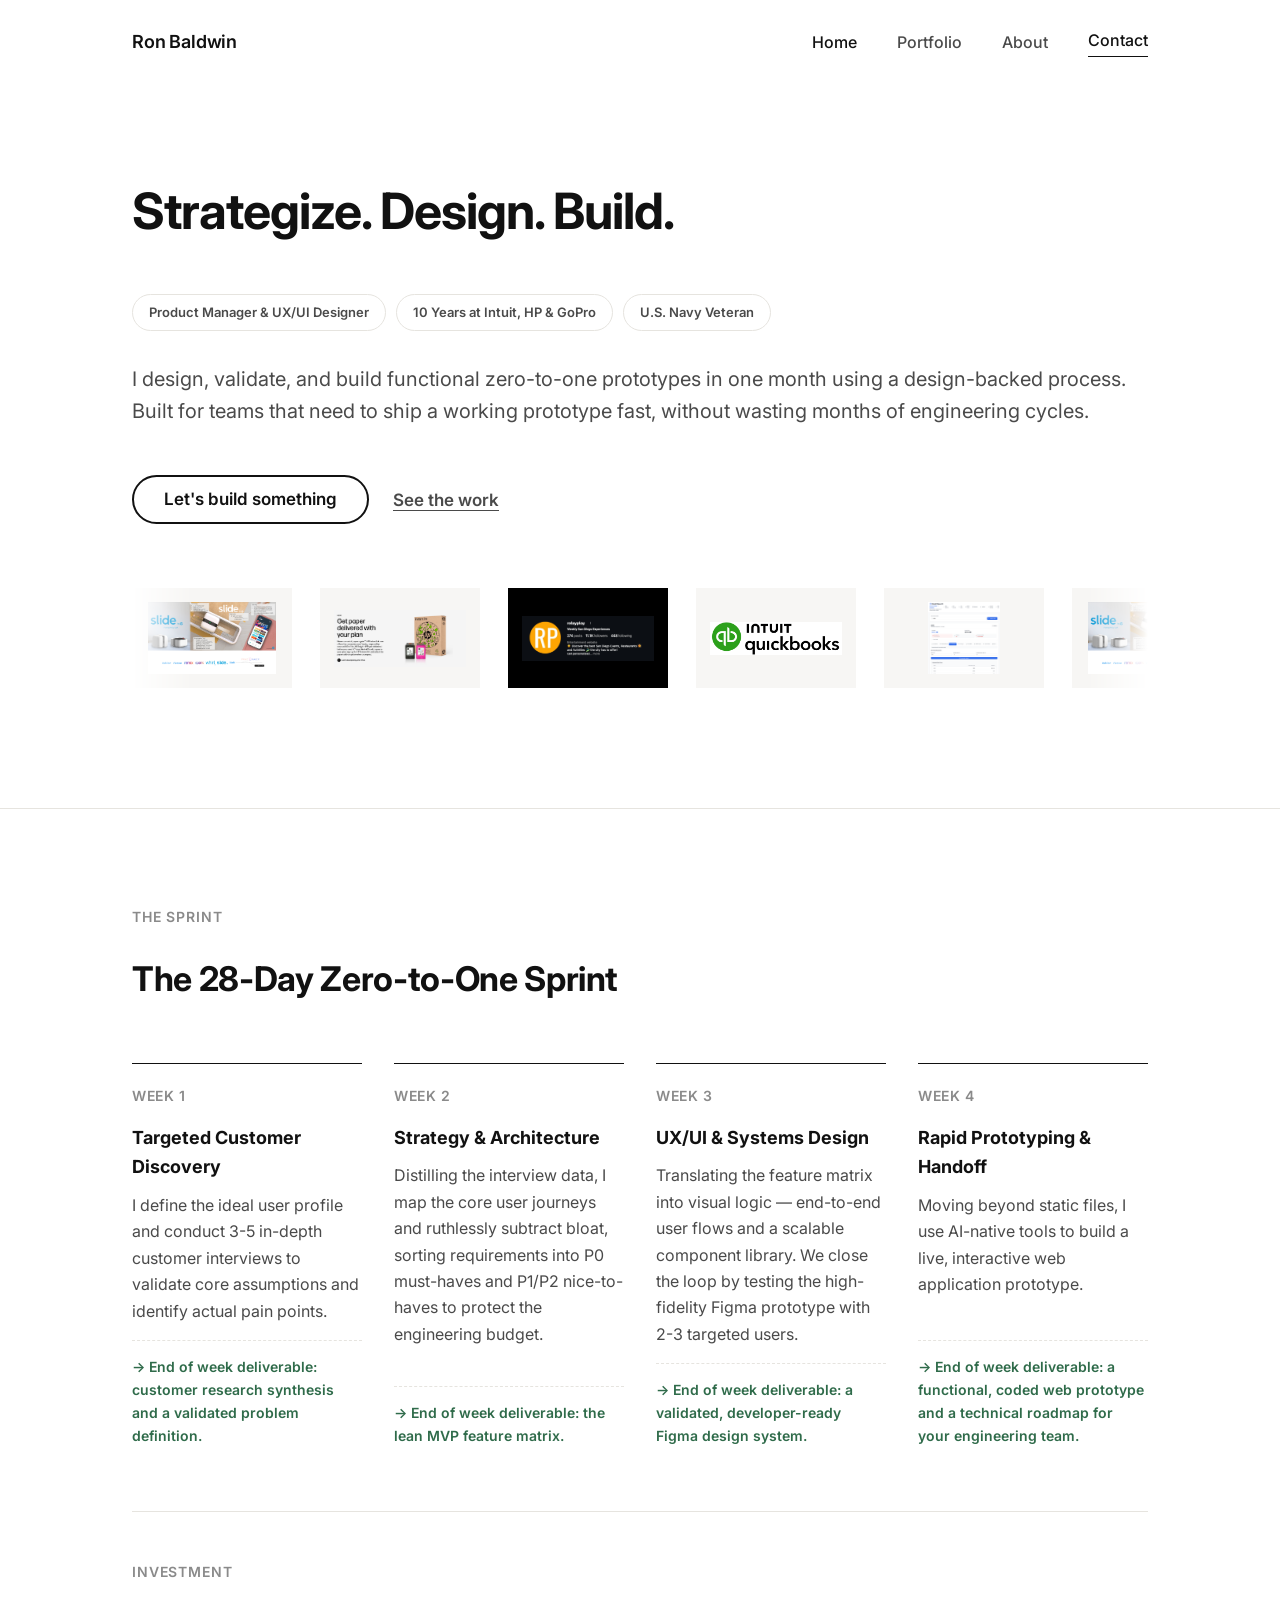
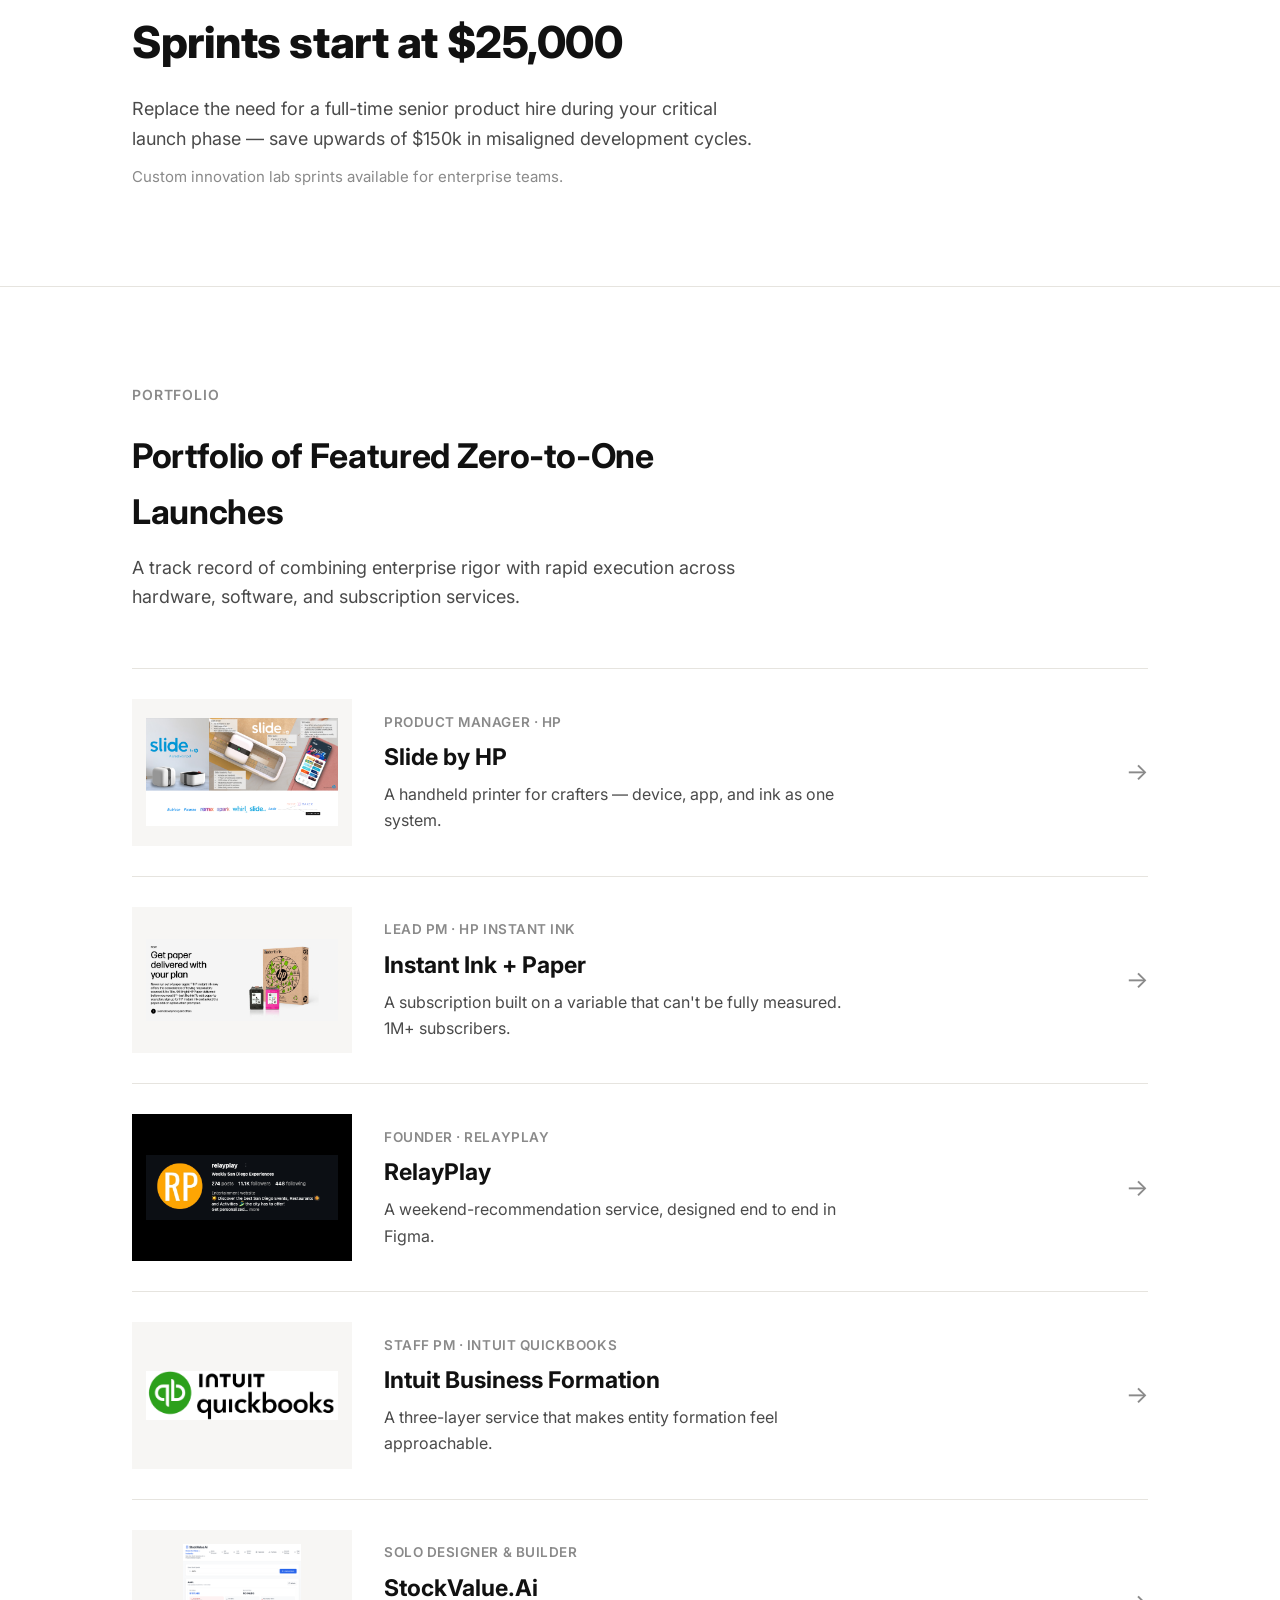
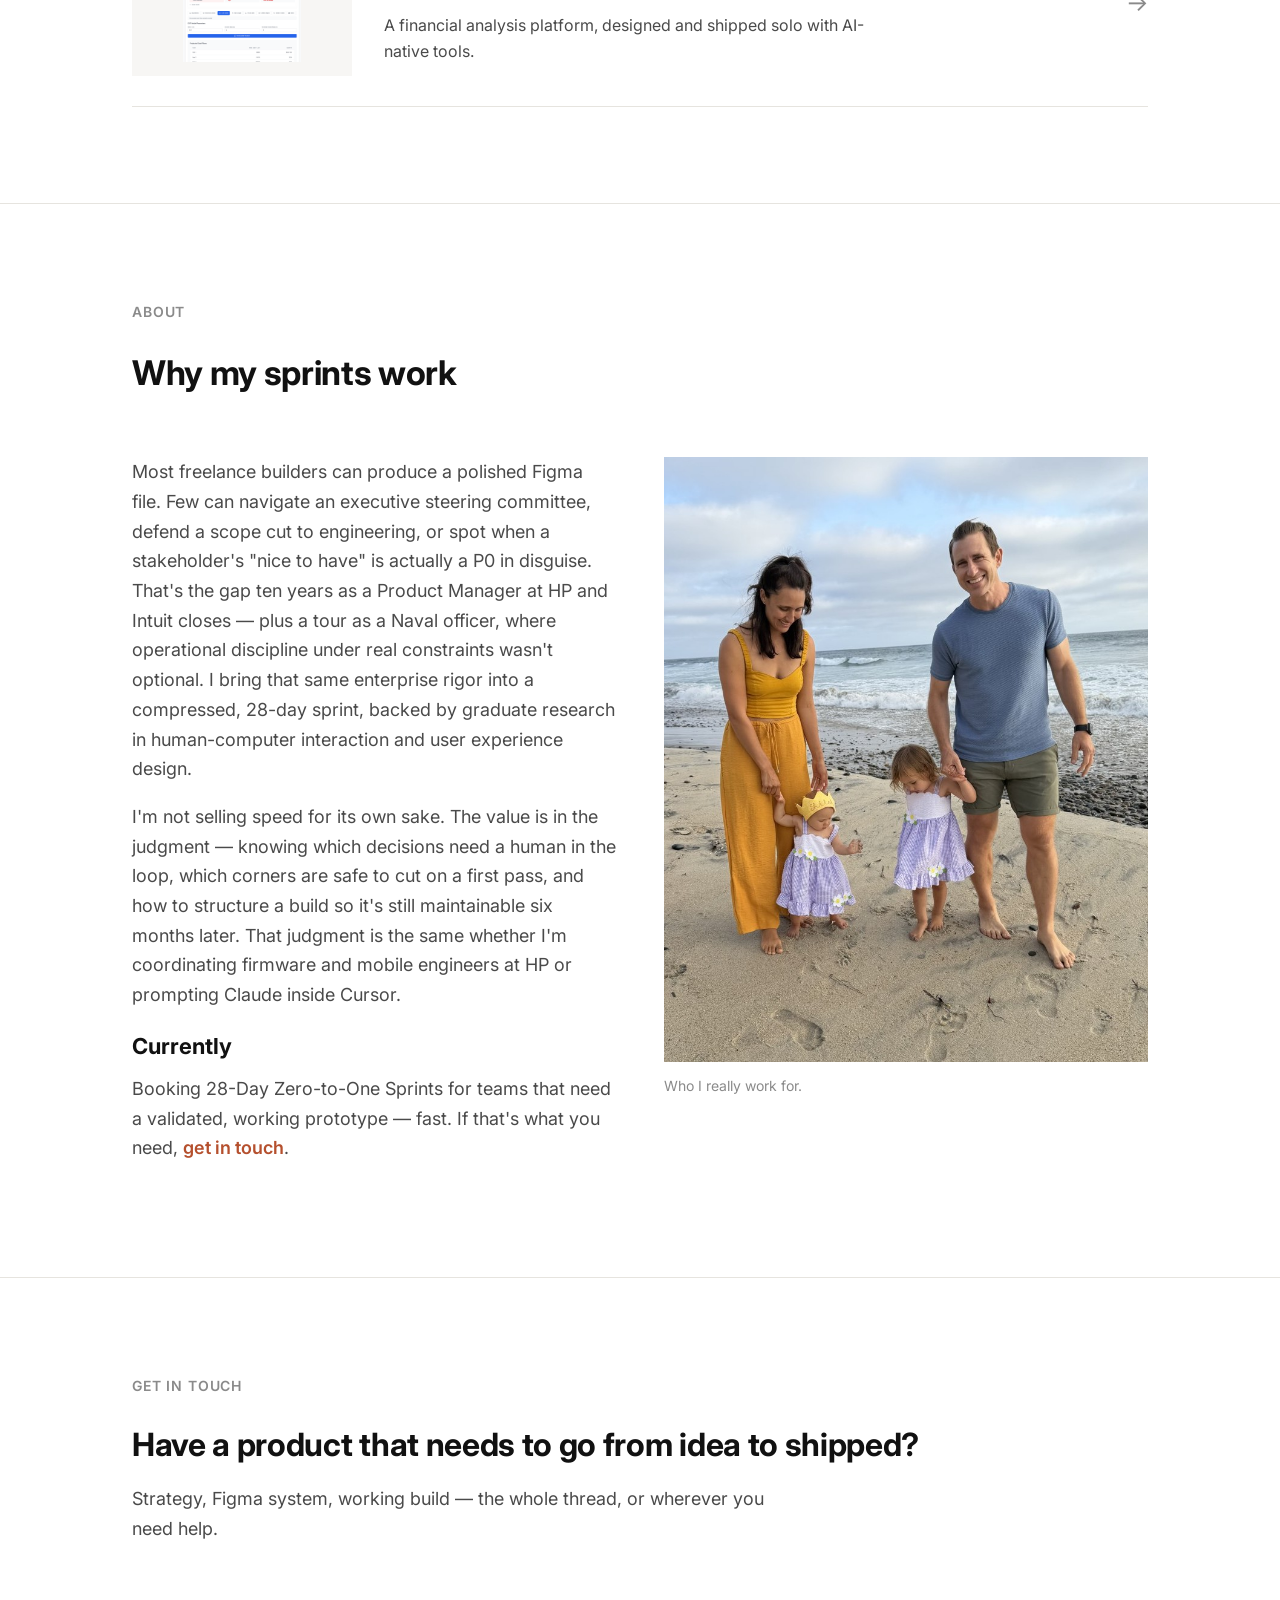
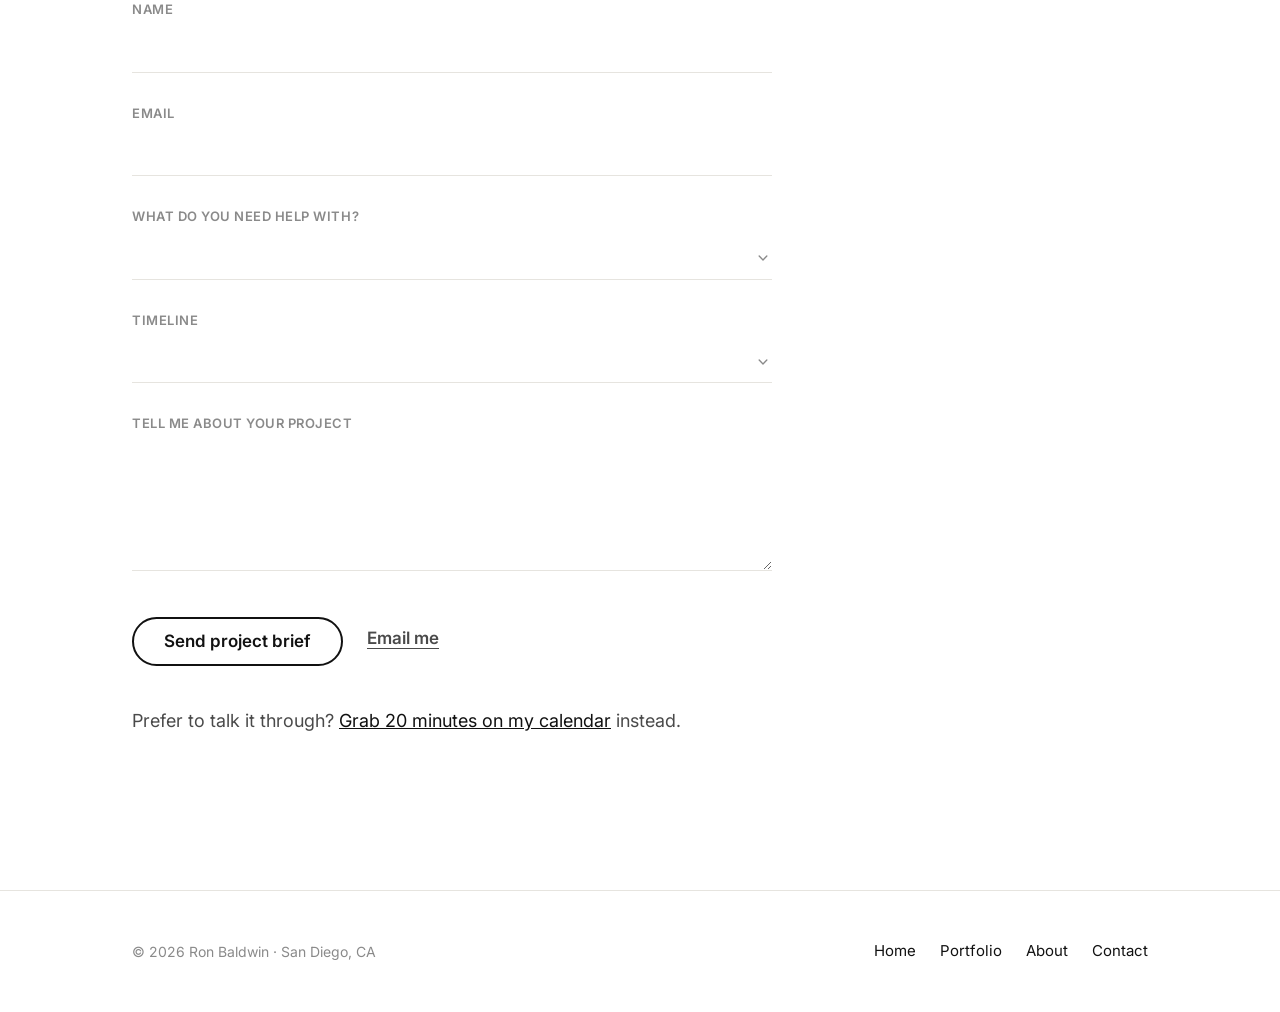
==== index.html @ 0898807b "Add auto-scrolling project image marquee to hero" ====
<!DOCTYPE html>
<html lang="en">
<head>
<meta charset="UTF-8">
<meta name="viewport" content="width=device-width, initial-scale=1.0">
<title>Ron Baldwin — Product Strategy, UX Research & Design</title>
<meta name="description" content="Ron Baldwin is a Staff Product Manager, UX researcher, and designer who takes products from business strategy to shipped, working software.">
<link rel="preconnect" href="https://fonts.googleapis.com">
<link href="https://fonts.googleapis.com/css2?family=Inter:wght@400;500;600;700;800&display=swap" rel="stylesheet">
<link rel="stylesheet" href="styles.css?v=14">
</head>
<body>

<header class="site-header">
  <div class="wrap">
    <a href="index.html" class="brand">Ron Baldwin</a>
    <button class="nav-toggle" aria-label="Toggle navigation">☰</button>
    <nav class="nav-links">
      <a href="index.html" class="active">Home</a>
      <a href="index.html#work">Portfolio</a>
      <a href="index.html#about">About</a>
      <a href="index.html#contact" class="nav-cta">Contact</a>
    </nav>
  </div>
</header>

<section class="hero">
  <div class="wrap">
    <h1 class="hero-h1">Strategize. Design. Build.</h1>
    <div class="credential-row">
      <span class="credential-chip">Product Manager &amp; UX/UI Designer</span>
      <span class="credential-chip">10 Years at Intuit, HP &amp; GoPro</span>
      <span class="credential-chip">U.S. Navy Veteran</span>
    </div>
    <p class="hero-subtext">I design, validate, and build functional zero-to-one prototypes in one month using a design-backed process.  Built for teams that need to ship a working prototype fast, without wasting months of engineering cycles.</p>
    <div class="btn-row">
      <a href="#contact" class="btn btn-primary">Let's build something</a>
      <a href="#work" class="btn btn-secondary">See the work</a>
    </div>

    <div class="hero-marquee">
      <div class="marquee-track">
        <div class="marquee-item"><img src="slide-cover.png" alt="Slide by HP"></div>
        <div class="marquee-item"><img src="instant-ink-cover.png" alt="Instant Ink + Paper"></div>
        <div class="marquee-item" style="background: #000;"><img src="relayplay-cover.png" alt="RelayPlay"></div>
        <div class="marquee-item"><img src="intuit-cover.png" alt="Intuit Business Formation"></div>
        <div class="marquee-item"><img src="stockvalue-cover.png" alt="StockValue.Ai"></div>
        <div class="marquee-item" aria-hidden="true"><img src="slide-cover.png" alt="" aria-hidden="true"></div>
        <div class="marquee-item" aria-hidden="true"><img src="instant-ink-cover.png" alt="" aria-hidden="true"></div>
        <div class="marquee-item" style="background: #000;" aria-hidden="true"><img src="relayplay-cover.png" alt="" aria-hidden="true"></div>
        <div class="marquee-item" aria-hidden="true"><img src="intuit-cover.png" alt="" aria-hidden="true"></div>
        <div class="marquee-item" aria-hidden="true"><img src="stockvalue-cover.png" alt="" aria-hidden="true"></div>
      </div>
    </div>
  </div>
</section>

<section class="section-line">
  <div class="wrap">
    <div class="section-head">
      <div class="eyebrow">The Sprint</div>
      <h2 class="headline-nowrap">The 28-Day Zero-to-One Sprint</h2>
    </div>
    <div class="sprint-grid">
      <div class="sprint-week">
        <div class="num">Week 1</div>
        <h4>Targeted Customer Discovery</h4>
        <p>I define the ideal user profile and conduct 3-5 in-depth customer interviews to validate core assumptions and identify actual pain points.</p>
        <p class="sprint-deliverable">→ End of week deliverable: customer research synthesis and a validated problem definition.</p>
      </div>
      <div class="sprint-week">
        <div class="num">Week 2</div>
        <h4>Strategy & Architecture</h4>
        <p>Distilling the interview data, I map the core user journeys and ruthlessly subtract bloat, sorting requirements into P0 must-haves and P1/P2 nice-to-haves to protect the engineering budget.</p>
        <p class="sprint-deliverable">→ End of week deliverable: the lean MVP feature matrix.</p>
      </div>
      <div class="sprint-week">
        <div class="num">Week 3</div>
        <h4>UX/UI & Systems Design</h4>
        <p>Translating the feature matrix into visual logic — end-to-end user flows and a scalable component library. We close the loop by testing the high-fidelity Figma prototype with 2-3 targeted users.</p>
        <p class="sprint-deliverable">→ End of week deliverable: a validated, developer-ready Figma design system.</p>
      </div>
      <div class="sprint-week">
        <div class="num">Week 4</div>
        <h4>Rapid Prototyping & Handoff</h4>
        <p>Moving beyond static files, I use AI-native tools to build a live, interactive web application prototype.</p>
        <p class="sprint-deliverable">→ End of week deliverable: a functional, coded web prototype and a technical roadmap for your engineering team.</p>
      </div>
    </div>
    <div class="pricing-block">
      <div class="eyebrow">Investment</div>
      <div class="price-tag">Sprints start at $25,000</div>
      <p class="price-sub">Replace the need for a full-time senior product hire during your critical launch phase — save upwards of $150k in misaligned development cycles.</p>
      <p class="price-note">Custom innovation lab sprints available for enterprise teams.</p>
    </div>
  </div>
</section>

<section id="work" class="section-line">
  <div class="wrap">
    <div class="section-head">
      <div class="eyebrow">Portfolio</div>
      <h2>Portfolio of Featured Zero-to-One Launches</h2>
      <p class="section-sub">A track record of combining enterprise rigor with rapid execution across hardware, software, and subscription services.</p>
    </div>

    <div class="case-list">

      <a href="project-slide.html" class="case-row">
        <div class="case-thumb"><img src="slide-cover.png" alt="Slide by HP"></div>
        <div class="case-row-body">
          <div class="kicker">Product Manager · HP</div>
          <h3>Slide by HP</h3>
          <p>A handheld printer for crafters — device, app, and ink as one system.</p>
        </div>
        <div class="case-row-arrow">→</div>
      </a>

      <a href="project-instant-ink.html" class="case-row">
        <div class="case-thumb"><img src="instant-ink-cover.png" alt="Instant Ink + Paper"></div>
        <div class="case-row-body">
          <div class="kicker">Lead PM · HP Instant Ink</div>
          <h3>Instant Ink + Paper</h3>
          <p>A subscription built on a variable that can't be fully measured. 1M+ subscribers.</p>
        </div>
        <div class="case-row-arrow">→</div>
      </a>

      <a href="project-relayplay.html" class="case-row">
        <div class="case-thumb" style="background: #000;"><img src="relayplay-cover.png" alt="RelayPlay"></div>
        <div class="case-row-body">
          <div class="kicker">Founder · RelayPlay</div>
          <h3>RelayPlay</h3>
          <p>A weekend-recommendation service, designed end to end in Figma.</p>
        </div>
        <div class="case-row-arrow">→</div>
      </a>

      <a href="project-intuit.html" class="case-row">
        <div class="case-thumb"><img src="intuit-cover.png" alt="Intuit Business Formation"></div>
        <div class="case-row-body">
          <div class="kicker">Staff PM · Intuit QuickBooks</div>
          <h3>Intuit Business Formation</h3>
          <p>A three-layer service that makes entity formation feel approachable.</p>
        </div>
        <div class="case-row-arrow">→</div>
      </a>

      <a href="project-stockvalue.html" class="case-row">
        <div class="case-thumb"><img src="stockvalue-cover.png" alt="StockValue.Ai"></div>
        <div class="case-row-body">
          <div class="kicker">Solo Designer & Builder</div>
          <h3>StockValue.Ai</h3>
          <p>A financial analysis platform, designed and shipped solo with AI-native tools.</p>
        </div>
        <div class="case-row-arrow">→</div>
      </a>

    </div>
  </div>
</section>

<section id="about" class="section-line">
  <div class="wrap">
    <div class="section-head">
      <div class="eyebrow">About</div>
      <h2>Why my sprints work</h2>
    </div>

    <div class="two-col">
      <div>
        <p>Most freelance builders can produce a polished Figma file. Few can navigate an executive steering committee, defend a scope cut to engineering, or spot when a stakeholder's "nice to have" is actually a P0 in disguise. That's the gap ten years as a Product Manager at HP and Intuit closes — plus a tour as a Naval officer, where operational discipline under real constraints wasn't optional. I bring that same enterprise rigor into a compressed, 28-day sprint, backed by graduate research in human-computer interaction and user experience design.</p>

        <p>I'm not selling speed for its own sake. The value is in the judgment — knowing which decisions need a human in the loop, which corners are safe to cut on a first pass, and how to structure a build so it's still maintainable six months later. That judgment is the same whether I'm coordinating firmware and mobile engineers at HP or prompting Claude inside Cursor.</p>

        <h3>Currently</h3>
        <p>Booking 28-Day Zero-to-One Sprints for teams that need a validated, working prototype — fast. If that's what you need, <a href="#contact" style="color: var(--accent); font-weight: 600;">get in touch</a>.</p>
      </div>
      <div>
        <div class="hero-photo">
          <img src="ron-photo.jpg" alt="Ron Baldwin with his family">
        </div>
        <p class="hero-photo-caption">Who I really work for.</p>
      </div>
    </div>
  </div>
</section>

<section id="contact" class="section-line">
  <div class="wrap">
    <div class="section-head">
      <div class="eyebrow">Get in touch</div>
      <h2 class="cta-h2">Have a product that needs to go from idea to shipped?</h2>
      <p class="section-sub">Strategy, Figma system, working build — the whole thread, or wherever you need help.</p>
    </div>
    <div id="brief" class="max-text" style="margin-top: 40px;">
      <form id="contact-form" class="contact-form" action="https://formspree.io/f/xgogoyaw" method="POST">
        <input type="text" name="_gotcha" style="display:none" tabindex="-1" autocomplete="off">
        <input type="hidden" name="_subject" value="New project inquiry — portfolio site">

        <div class="form-field">
          <label for="name">Name</label>
          <input type="text" id="name" name="Name" required>
        </div>

        <div class="form-field">
          <label for="email">Email</label>
          <input type="email" id="email" name="Email" required>
        </div>

        <div class="form-field">
          <label for="need">What do you need help with?</label>
          <select id="need" name="What they need" required>
            <option value="" disabled selected hidden></option>
            <option>Product Strategy</option>
            <option>UX Research</option>
            <option>Systems Design (Figma)</option>
            <option>Rapid Prototyping / AI-Native Build</option>
            <option>Experimentation & Analysis</option>
            <option>Not sure yet — let's talk</option>
          </select>
        </div>

        <div class="form-field">
          <label for="timeline">Timeline</label>
          <select id="timeline" name="Timeline" required>
            <option value="" disabled selected hidden></option>
            <option>ASAP</option>
            <option>Within a month</option>
            <option>Just exploring — no timeline yet</option>
          </select>
        </div>

        <div class="form-field">
          <label for="details">Tell me about your project</label>
          <textarea id="details" name="Project details" rows="5" required></textarea>
        </div>

        <div class="btn-row">
          <button type="submit" class="btn btn-primary form-submit">Send project brief</button>
          <a href="mailto:ronald.g.baldwin@gmail.com?subject=Project%20inquiry" class="btn btn-secondary">Email me</a>
        </div>

        <p id="form-status" class="form-status" role="status" aria-live="polite"></p>
      </form>

      <p class="section-sub" style="margin-top: 40px;">Prefer to talk it through? <a href="https://calendar.app.google/oqe1iSm5Du4x9r496" style="text-decoration: underline; color: var(--ink);">Grab 20 minutes on my calendar</a> instead.</p>
    </div>
  </div>
</section>

<footer class="site-footer">
  <div class="wrap">
    <div class="foot-meta">© 2026 Ron Baldwin · San Diego, CA</div>
    <div class="foot-links">
      <a href="index.html">Home</a>
      <a href="index.html#work">Portfolio</a>
      <a href="index.html#about">About</a>
      <a href="index.html#contact">Contact</a>
    </div>
  </div>
</footer>

<script src="nav.js"></script>
<script src="form.js"></script>
</body>
</html>
---- styles.css ----
/* =========================================================
   Ron Baldwin — Portfolio Site
   Ultra-minimalist design system, v2
   ========================================================= */

:root {
  --ink: #111111;
  --ink-soft: #4a4a4a;
  --ink-faint: #8a8a8a;
  --paper: #ffffff;
  --paper-dim: #f7f6f4;
  --line: #e6e4df;
  --accent: #b5502e;
  --max-w: 1080px;
  --text-w: 640px;
  --sans: "Inter", -apple-system, BlinkMacSystemFont, "Segoe UI", Helvetica, Arial, sans-serif;
}

* { box-sizing: border-box; }

html { scroll-behavior: smooth; }

body {
  margin: 0;
  font-family: var(--sans);
  color: var(--ink);
  background: var(--paper);
  line-height: 1.65;
  -webkit-font-smoothing: antialiased;
  font-size: 18px;
}

img { max-width: 100%; display: block; }

a { color: inherit; text-decoration: none; }

.wrap {
  max-width: var(--max-w);
  margin: 0 auto;
  padding: 0 32px;
}

/* ---------- Header / Nav ---------- */

.site-header {
  position: sticky;
  top: 0;
  z-index: 50;
  background: rgba(255, 255, 255, 0.9);
  backdrop-filter: blur(6px);
}

.site-header .wrap {
  display: flex;
  align-items: center;
  justify-content: space-between;
  height: 84px;
}

.brand {
  font-size: 18px;
  font-weight: 600;
  letter-spacing: -0.01em;
  color: var(--ink);
}

.nav-links {
  display: flex;
  gap: 40px;
  align-items: center;
}

.nav-links a {
  font-size: 16px;
  font-weight: 500;
  color: var(--ink-soft);
  transition: color 0.15s ease;
}

.nav-links a:hover,
.nav-links a.active {
  color: var(--ink);
}

.nav-cta {
  color: var(--ink) !important;
  border-bottom: 1px solid var(--ink);
  padding-bottom: 2px;
}

.nav-toggle {
  display: none;
  background: none;
  border: none;
  font-size: 22px;
  cursor: pointer;
  color: var(--ink);
}

@media (max-width: 760px) {
  .nav-toggle { display: block; }
  .nav-links {
    position: absolute;
    top: 84px;
    left: 0;
    right: 0;
    background: var(--paper);
    border-bottom: 1px solid var(--line);
    flex-direction: column;
    align-items: flex-start;
    padding: 24px 32px 32px;
    gap: 20px;
    display: none;
  }
  .nav-links.open { display: flex; }
}

/* ---------- Hero ---------- */

.hero {
  padding: 100px 0 120px;
}

.hero-h1 {
  font-size: 50px;
  margin-bottom: 56px;
  white-space: nowrap;
}

.hero-grid {
  display: grid;
  grid-template-columns: 1.15fr 0.85fr;
  gap: 64px;
  align-items: start;
}

@media (max-width: 860px) {
  .hero-grid { grid-template-columns: 1fr; gap: 40px; }
}

@media (max-width: 700px) {
  .hero {
    padding: 48px 0 64px;
  }
  .hero-h1 {
    font-size: 8vw;
    white-space: normal;
    margin-bottom: 40px;
  }
}

.cta-h2 {
  font-size: 32px;
  white-space: nowrap;
  margin-bottom: 12px;
}

@media (max-width: 760px) {
  .cta-h2 {
    white-space: normal;
    font-size: 6vw;
  }
}

/* Utility: keep a heading on one line when there's room, wrap normally on narrow screens */
.headline-nowrap {
  white-space: nowrap;
}

@media (max-width: 640px) {
  .headline-nowrap {
    white-space: normal;
  }
}

.eyebrow {
  font-size: 14px;
  font-weight: 600;
  letter-spacing: 0.06em;
  text-transform: uppercase;
  color: var(--ink-faint);
  margin-bottom: 22px;
}

.credential-row {
  display: flex;
  flex-wrap: wrap;
  gap: 10px;
  margin-bottom: 32px;
}

.credential-chip {
  display: inline-block;
  font-size: 13px;
  font-weight: 600;
  color: var(--ink-soft);
  border: 1px solid var(--line);
  border-radius: 999px;
  padding: 7px 16px;
}

@media (max-width: 700px) {
  .credential-row { margin-bottom: 24px; }
  .credential-chip { font-size: 12px; padding: 6px 14px; }
}

h1 {
  font-size: 60px;
  line-height: 1.08;
  font-weight: 700;
  letter-spacing: -0.02em;
  margin: 0 0 28px;
}

.hero-statement {
  font-size: 25px;
  font-weight: 600;
  color: var(--ink);
  line-height: 1.45;
  max-width: 580px;
  margin: 0 0 28px;
}

.hero-subtext {
  font-size: 20px;
  color: var(--ink-soft);
  line-height: 1.6;
  max-width: none;
  margin: 0 0 48px;
}

.lede {
  font-size: 20px;
  line-height: 1.6;
  color: var(--ink-soft);
  max-width: var(--text-w);
  margin: 0 0 40px;
}

.hero-photo {
  aspect-ratio: 4/5;
  overflow: hidden;
  background: var(--paper-dim);
}

.hero-visual {
  aspect-ratio: 4/3;
  overflow: hidden;
  background: var(--paper-dim);
  display: flex;
  align-items: center;
  justify-content: center;
  padding: 24px;
}

.hero-visual img {
  width: 100%;
  height: 100%;
  object-fit: contain;
}

.hero-photo img {
  width: 100%;
  height: 100%;
  object-fit: cover;
}

.hero-photo-caption {
  font-size: 14px;
  color: var(--ink-faint);
  margin-top: 12px;
}

.btn-row { display: flex; gap: 24px; flex-wrap: wrap; align-items: center; margin-top: 8px; }

.hero-marquee {
  margin-top: 64px;
  overflow: hidden;
  -webkit-mask-image: linear-gradient(to right, transparent, black 6%, black 94%, transparent);
  mask-image: linear-gradient(to right, transparent, black 6%, black 94%, transparent);
}

.marquee-track {
  display: flex;
  gap: 28px;
  width: max-content;
  animation: marquee-scroll 26s linear infinite;
}

.hero-marquee:hover .marquee-track {
  animation-play-state: paused;
}

.marquee-item {
  flex: 0 0 auto;
  width: 160px;
  height: 100px;
  background: var(--paper-dim);
  display: flex;
  align-items: center;
  justify-content: center;
  padding: 14px;
}

.marquee-item img {
  max-width: 100%;
  max-height: 100%;
  object-fit: contain;
}

@keyframes marquee-scroll {
  from { transform: translateX(0); }
  to { transform: translateX(-50%); }
}

@media (prefers-reduced-motion: reduce) {
  .marquee-track { animation: none; }
}

@media (max-width: 700px) {
  .hero-marquee { margin-top: 40px; }
  .marquee-item { width: 120px; height: 80px; padding: 10px; }
}

.btn {
  display: inline-block;
  font-size: 17px;
  font-weight: 600;
  font-family: var(--sans);
}

.btn-primary {
  background: var(--paper);
  color: var(--ink);
  border: 2px solid var(--ink);
  border-radius: 999px;
  padding: 14px 30px;
  line-height: 1;
  transition: background-color 0.15s ease, color 0.15s ease, border-color 0.15s ease;
}
.btn-primary:hover {
  background: var(--ink);
  color: var(--paper);
}

.btn-secondary {
  color: var(--ink-soft);
  text-decoration: underline;
  text-underline-offset: 4px;
}
.btn-secondary:hover { color: var(--ink); }

button.btn {
  appearance: none;
  -webkit-appearance: none;
  cursor: pointer;
}

/* ---------- Sections ---------- */

section { padding: 96px 0; }
section.tight { padding: 56px 0; }
.section-line { border-top: 1px solid var(--line); }

.section-head { margin-bottom: 56px; max-width: var(--text-w); }

h2 {
  font-size: 34px;
  font-weight: 700;
  letter-spacing: -0.01em;
  margin: 0 0 12px;
}

h3 {
  font-size: 22px;
  font-weight: 700;
  margin: 0 0 10px;
}

.section-sub {
  color: var(--ink-soft);
  font-size: 18px;
  max-width: var(--text-w);
}

p { margin: 0 0 18px; color: var(--ink-soft); }

/* ---------- Services / value grid ---------- */

.grid-4 {
  display: grid;
  grid-template-columns: repeat(5, 1fr);
  gap: 32px;
}

@media (max-width: 900px) {
  .grid-4 { grid-template-columns: repeat(3, 1fr); }
}
@media (max-width: 560px) {
  .grid-4 { grid-template-columns: 1fr; }
}

.service-item {
  padding-top: 20px;
  border-top: 1px solid var(--ink);
}

.service-item .num {
  font-size: 14px;
  color: var(--ink-faint);
  margin-bottom: 16px;
  font-weight: 600;
}

.service-item h4 {
  font-size: 18px;
  margin: 0 0 10px;
  font-weight: 700;
}

.service-item p { font-size: 16px; color: var(--ink-soft); margin: 0; }

/* ---------- Sprint timeline / pricing ---------- */

.sprint-grid {
  display: grid;
  grid-template-columns: repeat(4, 1fr);
  gap: 32px;
}

@media (max-width: 900px) {
  .sprint-grid { grid-template-columns: repeat(2, 1fr); }
}
@media (max-width: 560px) {
  .sprint-grid { grid-template-columns: 1fr; }
}

.sprint-week {
  height: 100%;
  padding-top: 20px;
  border-top: 1px solid var(--ink);
  display: flex;
  flex-direction: column;
}

.sprint-week .num {
  font-size: 14px;
  color: var(--ink-faint);
  margin-bottom: 16px;
  font-weight: 600;
  text-transform: uppercase;
  letter-spacing: 0.04em;
}

.sprint-week h4 {
  font-size: 18px;
  margin: 0 0 10px;
  font-weight: 700;
}

.sprint-week p {
  font-size: 16px;
  color: var(--ink-soft);
  margin: 0 0 16px;
}

.sprint-week .sprint-deliverable {
  font-size: 14px;
  font-weight: 600;
  color: #2f6b4a;
  padding-top: 14px;
  border-top: 1px dashed var(--line);
  margin: auto 0 0;
}

.pricing-block {
  margin-top: 64px;
  padding-top: 48px;
  border-top: 1px solid var(--line);
}

.price-tag {
  font-size: 44px;
  font-weight: 800;
  letter-spacing: -0.01em;
  margin: 0 0 16px;
}

@media (max-width: 560px) {
  .price-tag { font-size: 9vw; }
}

.price-sub {
  font-size: 18px;
  color: var(--ink-soft);
  max-width: var(--text-w);
  margin: 0 0 12px;
}

.price-note {
  font-size: 15px;
  color: var(--ink-faint);
  margin: 0;
}

/* ---------- Case study index (homepage list) ---------- */

.case-list { display: flex; flex-direction: column; }

.case-row {
  display: grid;
  grid-template-columns: 220px 1fr auto;
  gap: 32px;
  align-items: center;
  padding: 30px 0;
  border-top: 1px solid var(--line);
  transition: opacity 0.15s ease;
}

.case-list a.case-row:last-child { border-bottom: 1px solid var(--line); }

.case-row:hover { opacity: 0.6; }

.case-thumb {
  width: 220px;
  aspect-ratio: 3/2;
  background: var(--paper-dim);
  overflow: hidden;
  display: flex;
  align-items: center;
  justify-content: center;
  padding: 14px;
}

.case-thumb img {
  width: 100%;
  height: 100%;
  object-fit: contain;
}

.case-thumb-empty {
  width: 100%;
  height: 100%;
  display: flex;
  align-items: center;
  justify-content: center;
  font-size: 11px;
  color: var(--ink-faint);
  text-align: center;
  padding: 8px;
}

.case-row-body .kicker {
  font-size: 13.5px;
  font-weight: 600;
  color: var(--ink-faint);
  text-transform: uppercase;
  letter-spacing: 0.04em;
  margin-bottom: 6px;
}

.case-row-body h3 { margin: 0 0 4px; font-size: 23px; }

.case-row-body p { font-size: 16px; color: var(--ink-soft); margin: 0; max-width: 480px; }

.case-row-arrow {
  font-size: 24px;
  color: var(--ink-faint);
}

@media (max-width: 700px) {
  .case-row { grid-template-columns: 130px 1fr; }
  .case-row-arrow { display: none; }
  .case-thumb { width: 130px; padding: 8px; }
}

/* ---------- Case study page ---------- */

.case-hero {
  padding: 64px 0 48px;
}

.case-hero .eyebrow { margin-bottom: 16px; }

.case-hero h1 { font-size: 46px; }

.role-line {
  font-size: 17px;
  color: var(--ink-faint);
  margin-bottom: 0;
}

.case-cover {
  aspect-ratio: 16/9;
  background: var(--paper-dim);
  overflow: hidden;
  margin-bottom: 8px;
}

.case-cover img { width: 100%; height: 100%; object-fit: cover; }

.img-placeholder {
  width: 100%;
  height: 100%;
  display: flex;
  flex-direction: column;
  align-items: center;
  justify-content: center;
  gap: 6px;
  color: var(--ink-faint);
  text-align: center;
  padding: 20px;
}

.img-placeholder .ph-label {
  font-size: 14px;
  font-weight: 600;
  color: var(--ink-soft);
}

.img-placeholder .ph-note {
  font-size: 13px;
  color: var(--ink-faint);
  max-width: 420px;
}

.img-caption {
  font-size: 14px;
  color: var(--ink-faint);
  margin: 0 0 40px;
}

/* ---------- Five-part framework blocks ---------- */

.frame-block {
  padding: 40px 0;
  border-top: 1px solid var(--line);
  display: grid;
  grid-template-columns: 200px 1fr;
  gap: 40px;
}

@media (max-width: 700px) {
  .frame-block { grid-template-columns: 1fr; gap: 14px; }
}

.frame-block:last-of-type { border-bottom: 1px solid var(--line); }

.frame-label {
  font-size: 14px;
  font-weight: 700;
  letter-spacing: 0.04em;
  text-transform: uppercase;
  color: var(--accent);
}

.frame-body p { margin: 0 0 14px; }
.frame-body p:last-child { margin-bottom: 0; }
.frame-body ul { margin: 0; padding-left: 18px; }
.frame-body li { margin-bottom: 8px; color: var(--ink-soft); }

.frame-flow {
  display: flex;
  flex-wrap: wrap;
  gap: 10px;
  align-items: center;
}

.flow-step {
  font-size: 15px;
  font-weight: 600;
  color: var(--ink);
  background: var(--paper-dim);
  padding: 8px 14px;
}

.flow-arrow { color: var(--ink-faint); font-size: 15px; }

/* ---------- Meta row (role / outcome stats) ---------- */

.meta-row {
  display: flex;
  flex-wrap: wrap;
  gap: 8px 32px;
  font-size: 15px;
  color: var(--ink-faint);
  padding: 24px 0 8px;
}

.meta-row strong { color: var(--ink); font-weight: 600; }

/* ---------- Details / expand for full narrative ---------- */

details.full-story {
  border-top: 1px solid var(--line);
  padding: 28px 0;
}

details.full-story summary {
  cursor: pointer;
  font-size: 15px;
  font-weight: 600;
  color: var(--ink);
  list-style: none;
}

details.full-story summary::-webkit-details-marker { display: none; }

details.full-story summary::after {
  content: " +";
  color: var(--ink-faint);
}

details.full-story[open] summary::after {
  content: " –";
}

details.full-story .full-story-body {
  padding-top: 28px;
  max-width: var(--text-w);
}

details.full-story h4 {
  font-size: 18px;
  margin: 28px 0 8px;
}
details.full-story h4:first-child { margin-top: 0; }

blockquote {
  border-left: 2px solid var(--ink);
  margin: 28px 0;
  padding: 2px 0 2px 22px;
  font-size: 19px;
  color: var(--ink);
  max-width: var(--text-w);
}

blockquote cite {
  display: block;
  font-style: normal;
  font-size: 14px;
  color: var(--ink-faint);
  margin-top: 10px;
}

/* ---------- Case nav (prev/next) ---------- */

.case-nav {
  display: flex;
  justify-content: space-between;
  gap: 24px;
  padding: 40px 0;
  border-top: 1px solid var(--line);
}

.case-nav a {
  font-size: 15px;
  font-weight: 600;
  color: var(--ink-soft);
}

.case-nav a:hover { color: var(--ink); }

/* ---------- Footer ---------- */

.site-footer {
  border-top: 1px solid var(--line);
  padding: 48px 0;
  margin-top: 40px;
}

.site-footer .wrap {
  display: flex;
  justify-content: space-between;
  align-items: center;
  flex-wrap: wrap;
  gap: 16px;
}

.site-footer .foot-links {
  display: flex;
  gap: 24px;
  font-size: 15px;
}

.site-footer .foot-links a:hover { color: var(--accent); }

.foot-meta {
  font-size: 14px;
  color: var(--ink-faint);
}

/* ---------- Two-col layout (about) ---------- */

.two-col {
  display: grid;
  grid-template-columns: 1fr 1fr;
  gap: 48px;
}

@media (max-width: 760px) {
  .two-col { grid-template-columns: 1fr; }
}

/* ---------- Contact form ---------- */

.contact-form { margin-top: 8px; }

.form-field { margin-bottom: 30px; }

.form-field label {
  display: block;
  font-size: 13px;
  font-weight: 600;
  letter-spacing: 0.04em;
  text-transform: uppercase;
  color: var(--ink-faint);
  margin-bottom: 10px;
}

.form-field input,
.form-field select,
.form-field textarea {
  width: 100%;
  border: none;
  border-bottom: 1px solid var(--line);
  background: transparent;
  padding: 10px 0;
  font-family: var(--sans);
  font-size: 18px;
  color: var(--ink);
  outline: none;
  border-radius: 0;
  appearance: none;
  -webkit-appearance: none;
}

.form-field select {
  background-image: url("data:image/svg+xml,%3Csvg xmlns='http://www.w3.org/2000/svg' viewBox='0 0 20 20' fill='%238a8a8a'%3E%3Cpath fill-rule='evenodd' d='M5.23 7.21a.75.75 0 011.06.02L10 11.168l3.71-3.938a.75.75 0 111.08 1.04l-4.25 4.5a.75.75 0 01-1.08 0l-4.25-4.5a.75.75 0 01.02-1.06z' clip-rule='evenodd'/%3E%3C/svg%3E");
  background-repeat: no-repeat;
  background-position: right center;
  background-size: 18px;
  cursor: pointer;
}

.form-field textarea { resize: vertical; min-height: 120px; }

.form-field input:focus,
.form-field select:focus,
.form-field textarea:focus { border-bottom-color: var(--ink); }

.form-field input::placeholder,
.form-field textarea::placeholder { color: var(--ink-faint); }

.form-submit {
  margin-top: 8px;
}

.form-status {
  margin: 20px 0 0;
  font-size: 16px;
  min-height: 0;
}

.form-status-success {
  color: var(--ink);
  font-weight: 600;
}

.form-status-error {
  color: var(--accent);
  font-weight: 600;
}

/* ---------- Misc ---------- */

.center { text-align: center; }
.max-text { max-width: var(--text-w); }
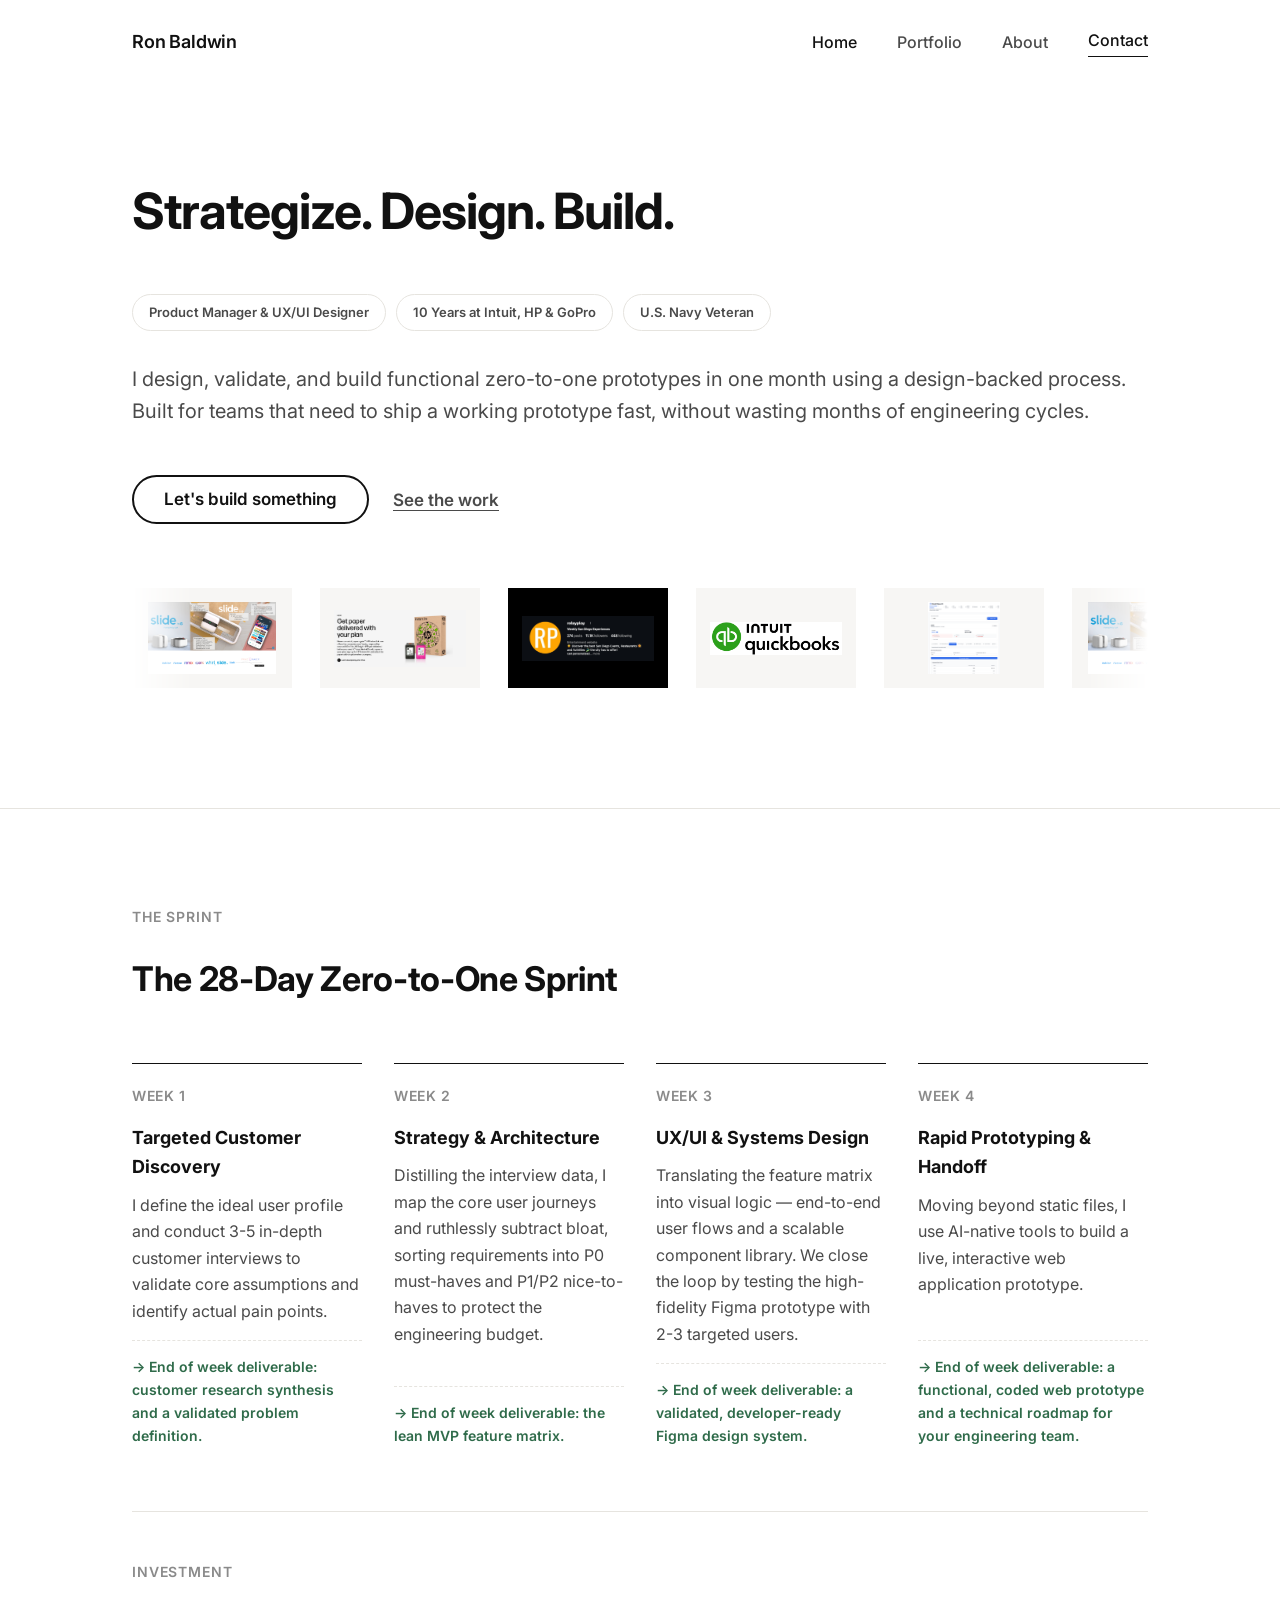
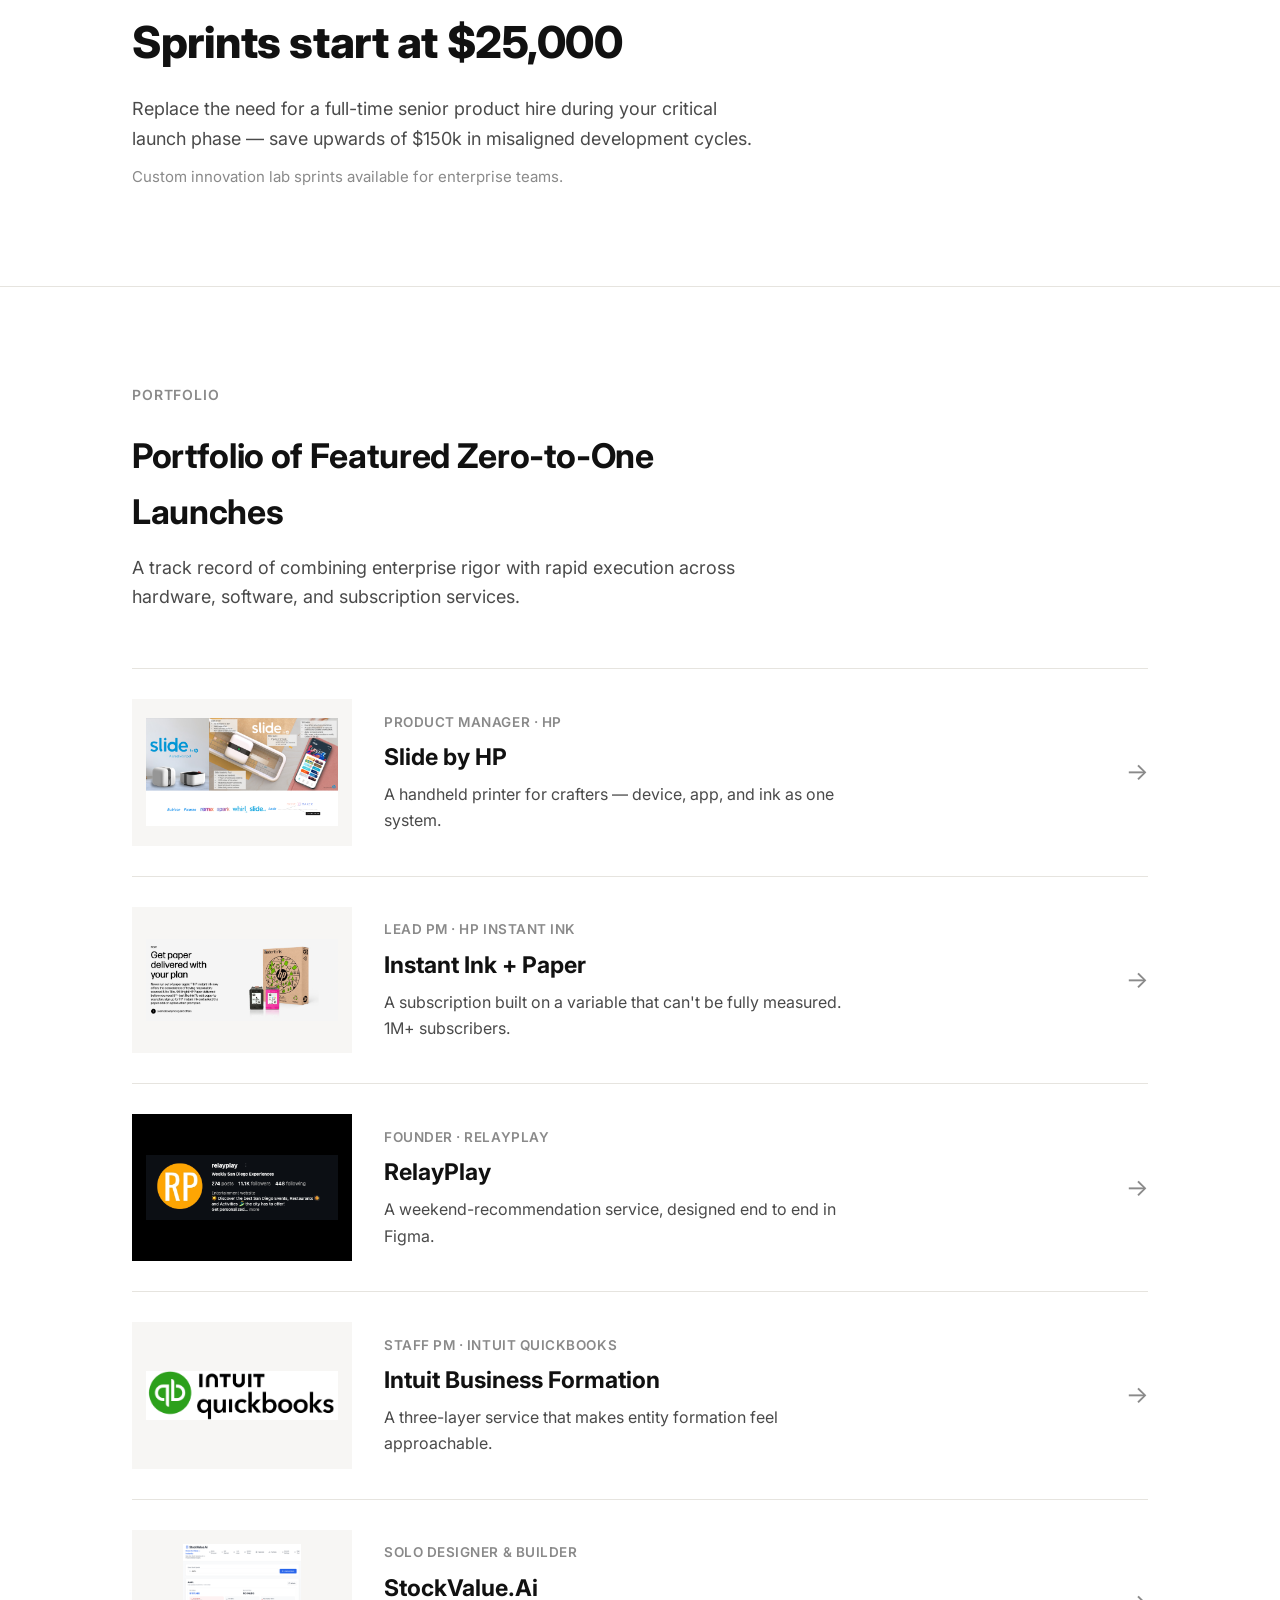
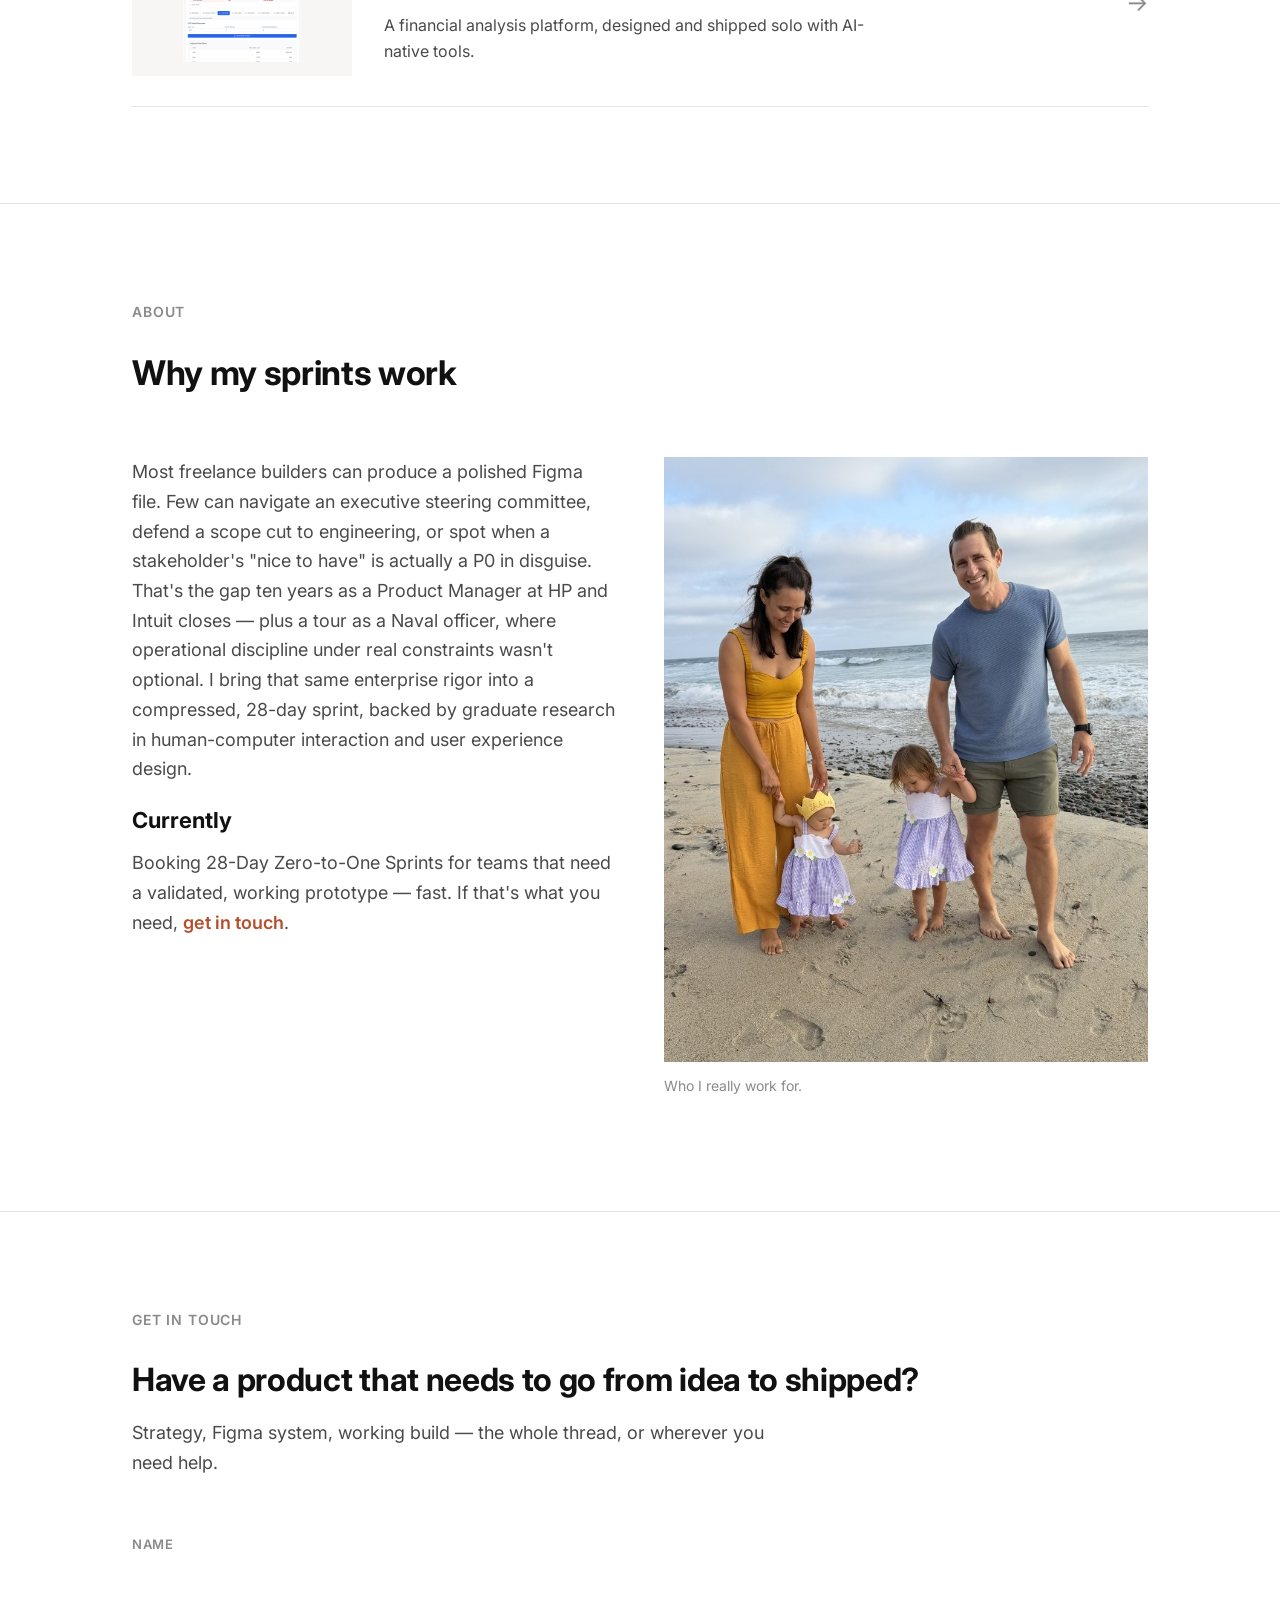
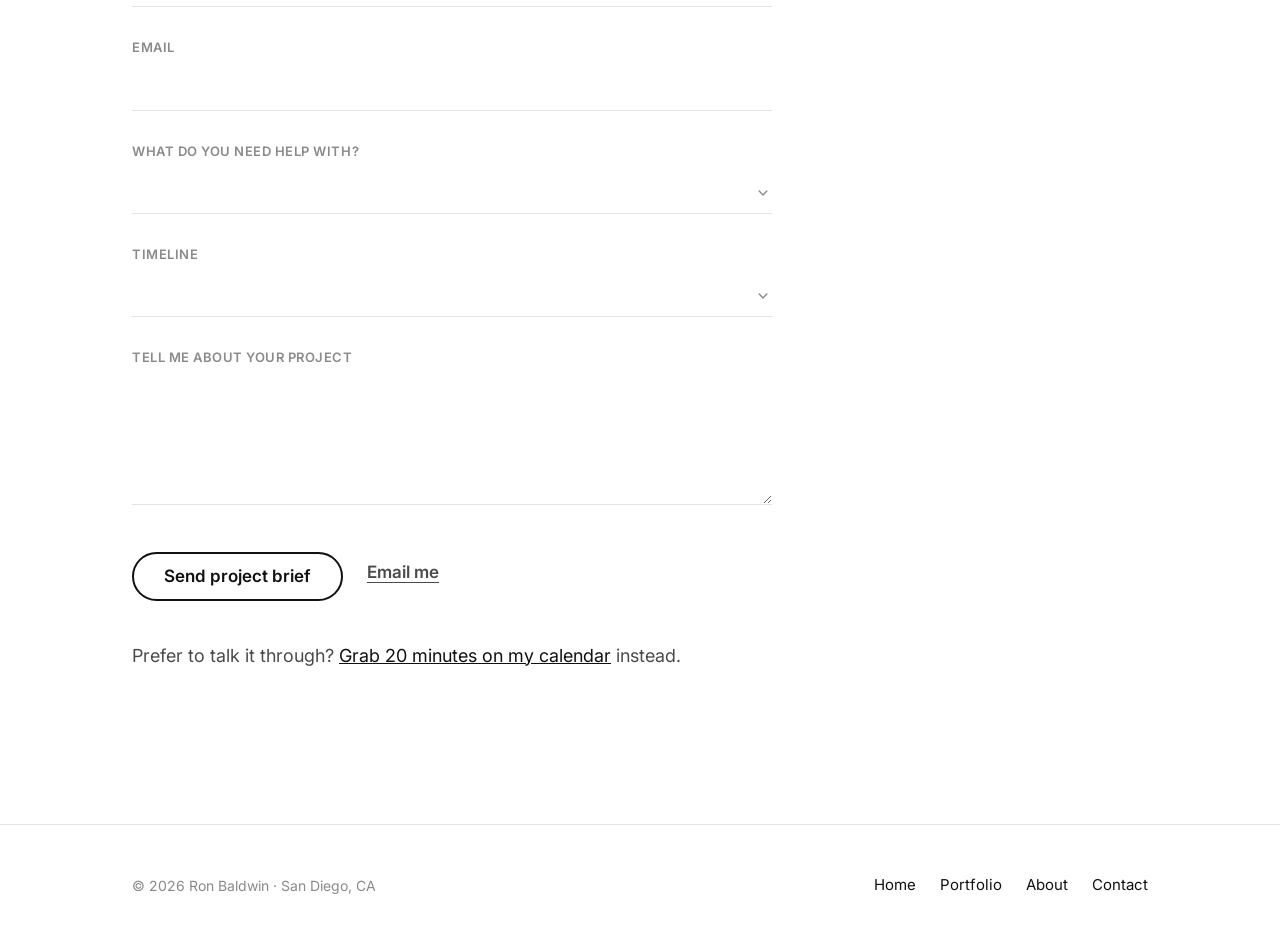
==== commit 3e88f8c7: "Text change_shortening in About Section" ====
--- a/index.html
+++ b/index.html
@@ -7,7 +7,7 @@
 <meta name="description" content="Ron Baldwin is a Staff Product Manager, UX researcher, and designer who takes products from business strategy to shipped, working software.">
 <link rel="preconnect" href="https://fonts.googleapis.com">
 <link href="https://fonts.googleapis.com/css2?family=Inter:wght@400;500;600;700;800&display=swap" rel="stylesheet">
-<link rel="stylesheet" href="styles.css?v=14">
+<link rel="stylesheet" href="styles.css?v=15">
 </head>
 <body>
 
@@ -40,11 +40,11 @@
 
     <div class="hero-marquee">
       <div class="marquee-track">
-        <div class="marquee-item"><img src="slide-cover.png" alt="Slide by HP"></div>
-        <div class="marquee-item"><img src="instant-ink-cover.png" alt="Instant Ink + Paper"></div>
-        <div class="marquee-item" style="background: #000;"><img src="relayplay-cover.png" alt="RelayPlay"></div>
-        <div class="marquee-item"><img src="intuit-cover.png" alt="Intuit Business Formation"></div>
-        <div class="marquee-item"><img src="stockvalue-cover.png" alt="StockValue.Ai"></div>
+        <a class="marquee-item" href="#work"><img src="slide-cover.png" alt="Slide by HP"></a>
+        <a class="marquee-item" href="#work"><img src="instant-ink-cover.png" alt="Instant Ink + Paper"></a>
+        <a class="marquee-item" href="#work" style="background: #000;"><img src="relayplay-cover.png" alt="RelayPlay"></a>
+        <a class="marquee-item" href="#work"><img src="intuit-cover.png" alt="Intuit Business Formation"></a>
+        <a class="marquee-item" href="#work"><img src="stockvalue-cover.png" alt="StockValue.Ai"></a>
         <div class="marquee-item" aria-hidden="true"><img src="slide-cover.png" alt="" aria-hidden="true"></div>
         <div class="marquee-item" aria-hidden="true"><img src="instant-ink-cover.png" alt="" aria-hidden="true"></div>
         <div class="marquee-item" style="background: #000;" aria-hidden="true"><img src="relayplay-cover.png" alt="" aria-hidden="true"></div>
@@ -170,8 +170,6 @@
     <div class="two-col">
       <div>
         <p>Most freelance builders can produce a polished Figma file. Few can navigate an executive steering committee, defend a scope cut to engineering, or spot when a stakeholder's "nice to have" is actually a P0 in disguise. That's the gap ten years as a Product Manager at HP and Intuit closes — plus a tour as a Naval officer, where operational discipline under real constraints wasn't optional. I bring that same enterprise rigor into a compressed, 28-day sprint, backed by graduate research in human-computer interaction and user experience design.</p>
-
-        <p>I'm not selling speed for its own sake. The value is in the judgment — knowing which decisions need a human in the loop, which corners are safe to cut on a first pass, and how to structure a build so it's still maintainable six months later. That judgment is the same whether I'm coordinating firmware and mobile engineers at HP or prompting Claude inside Cursor.</p>
 
         <h3>Currently</h3>
         <p>Booking 28-Day Zero-to-One Sprints for teams that need a validated, working prototype — fast. If that's what you need, <a href="#contact" style="color: var(--accent); font-weight: 600;">get in touch</a>.</p>
--- a/styles.css
+++ b/styles.css
@@ -300,6 +300,11 @@
   align-items: center;
   justify-content: center;
   padding: 14px;
+  transition: opacity 0.15s ease;
+}
+
+a.marquee-item:hover {
+  opacity: 0.6;
 }
 
 .marquee-item img {
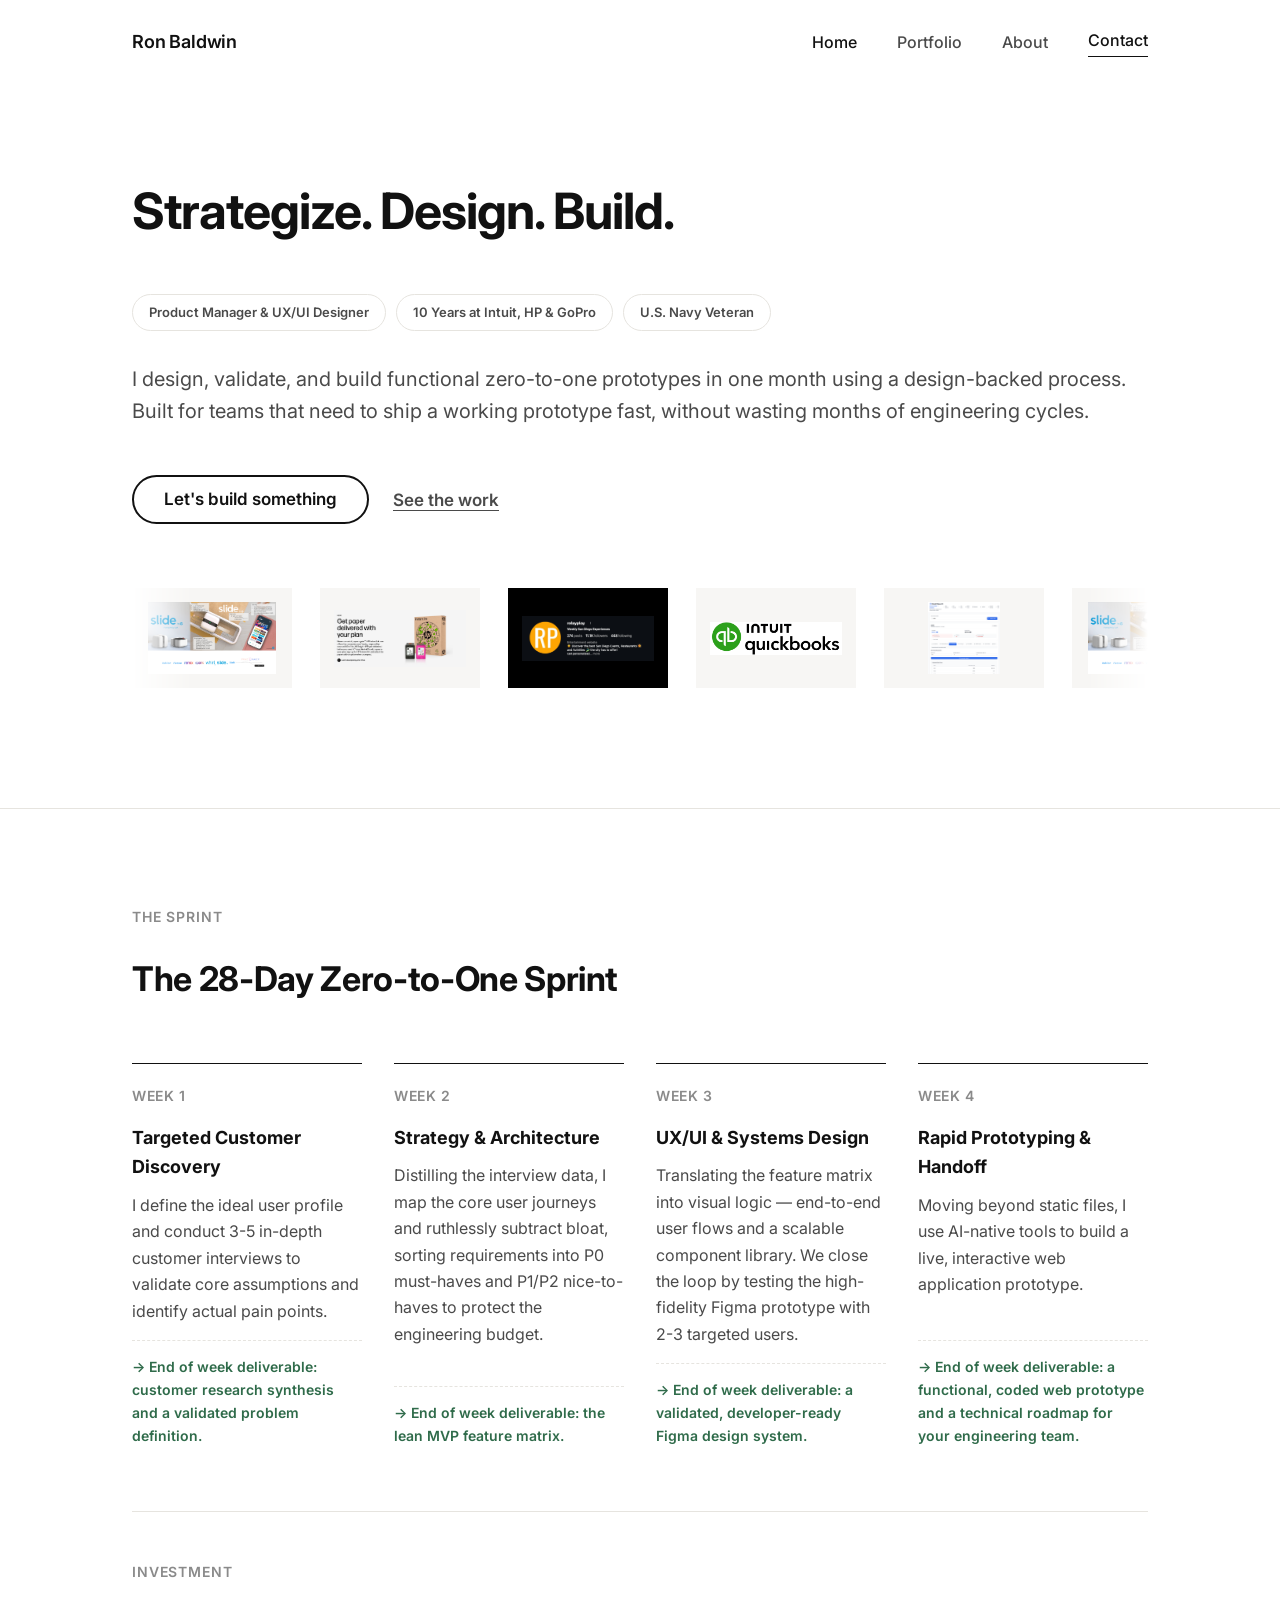
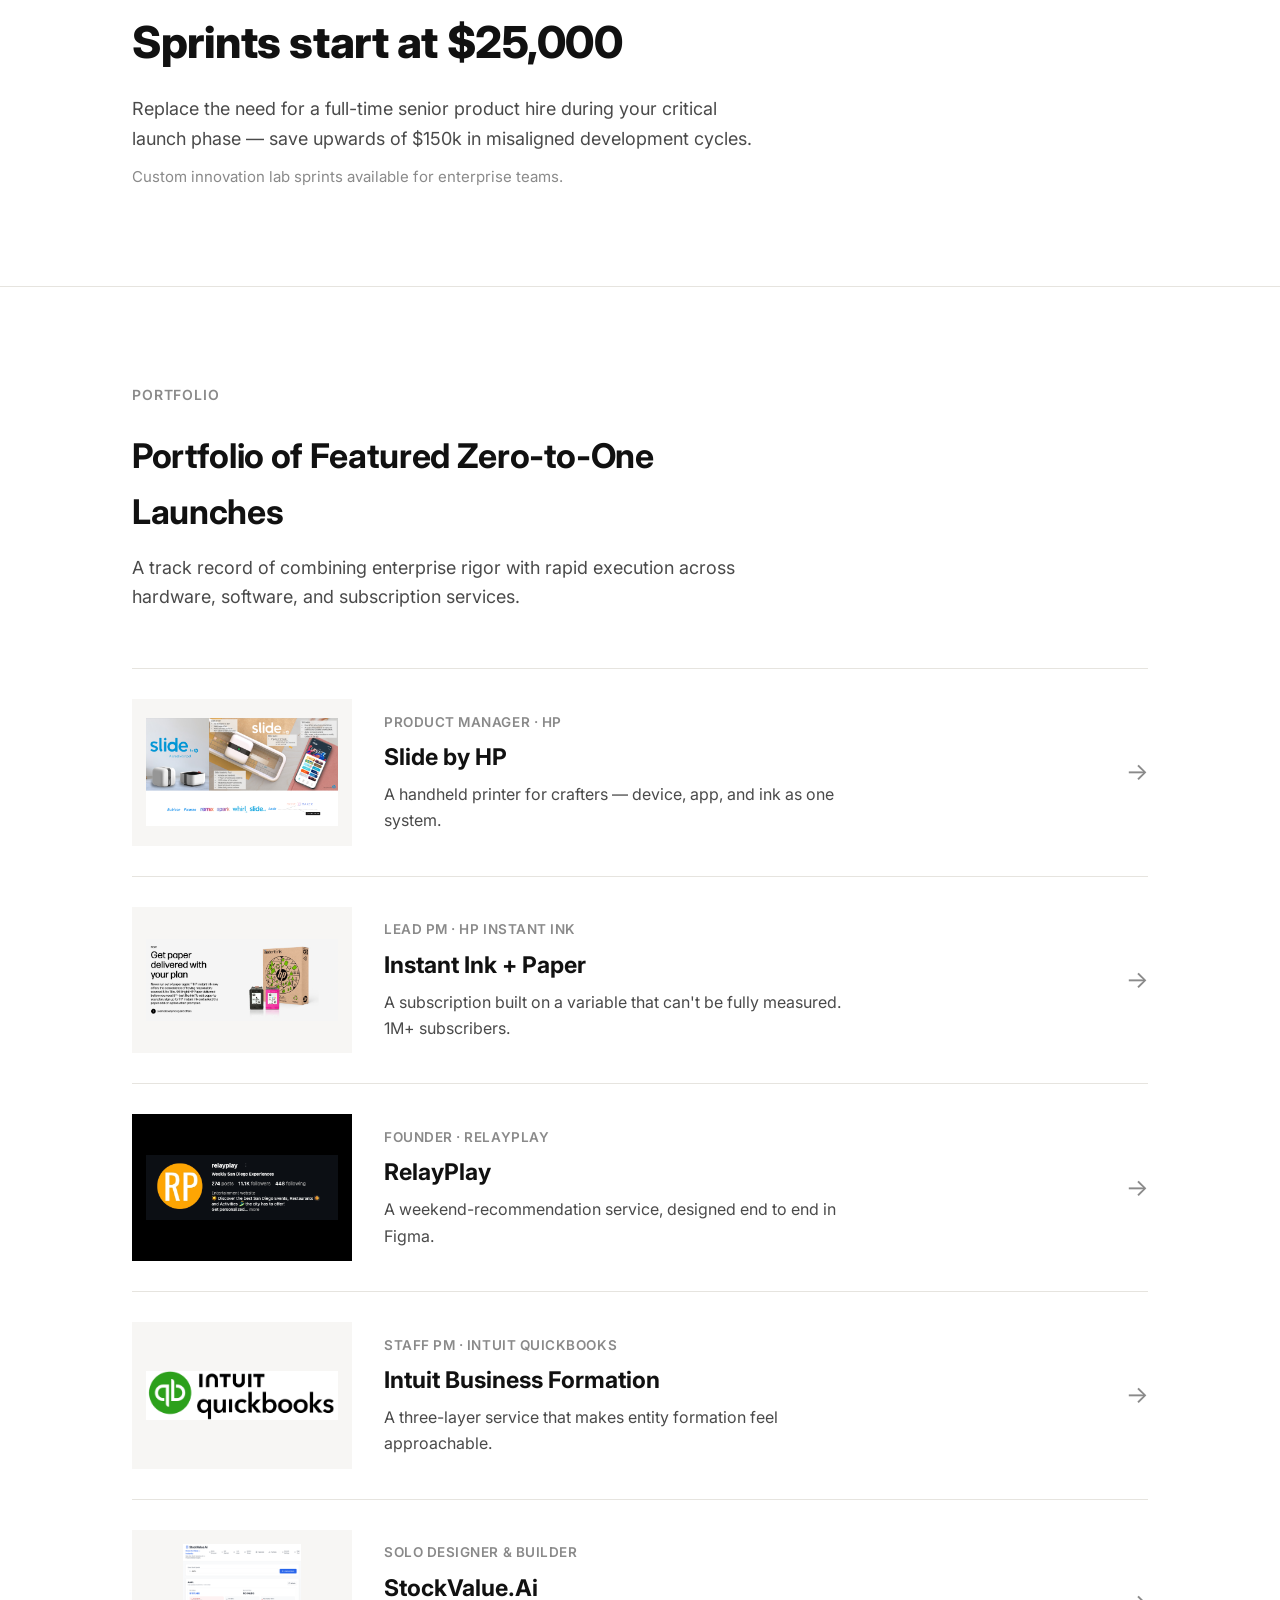
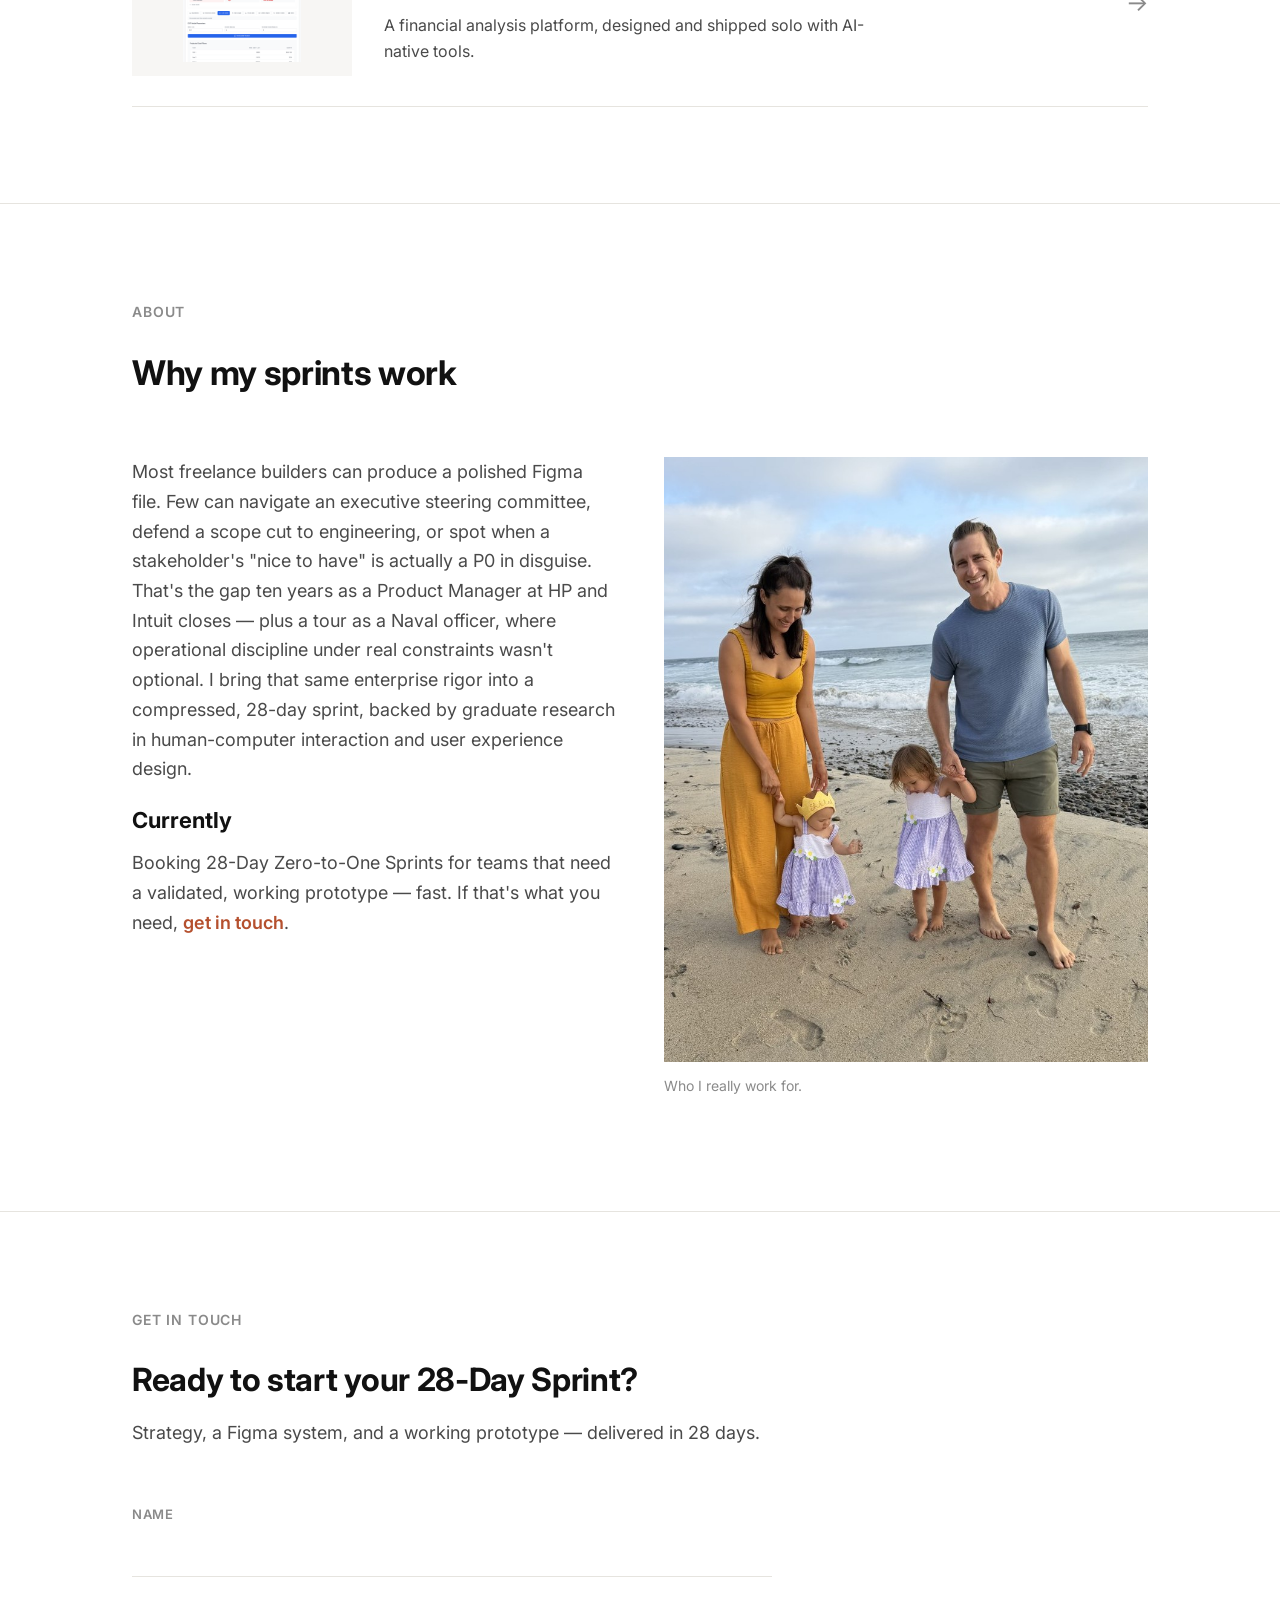
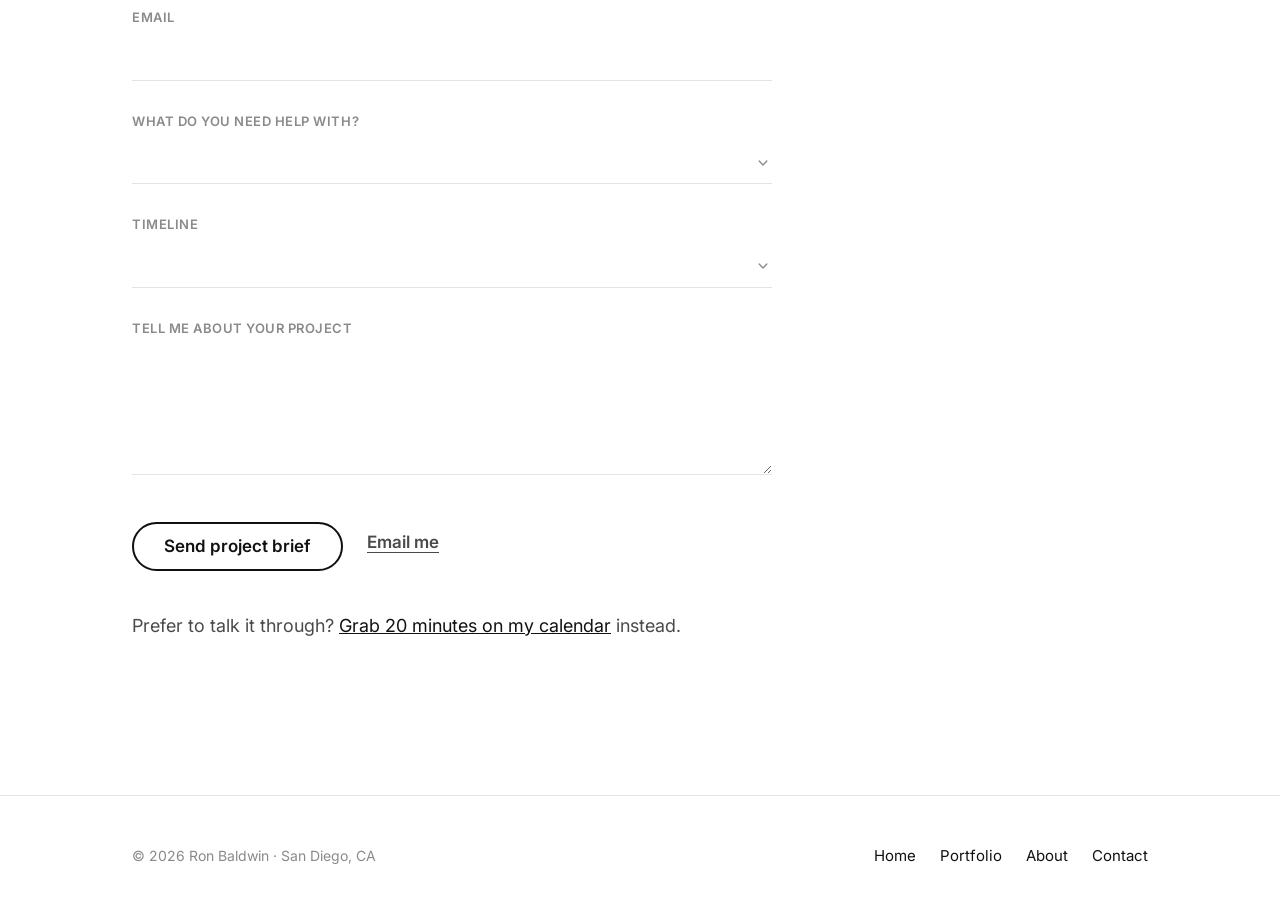
==== commit 3619feaf: "Align closing CTA copy with 28-Day Sprint offer" ====
--- a/index.html
+++ b/index.html
@@ -188,8 +188,8 @@
   <div class="wrap">
     <div class="section-head">
       <div class="eyebrow">Get in touch</div>
-      <h2 class="cta-h2">Have a product that needs to go from idea to shipped?</h2>
-      <p class="section-sub">Strategy, Figma system, working build — the whole thread, or wherever you need help.</p>
+      <h2 class="cta-h2">Ready to start your 28-Day Sprint?</h2>
+      <p class="section-sub">Strategy, a Figma system, and a working prototype — delivered in 28 days.</p>
     </div>
     <div id="brief" class="max-text" style="margin-top: 40px;">
       <form id="contact-form" class="contact-form" action="https://formspree.io/f/xgogoyaw" method="POST">
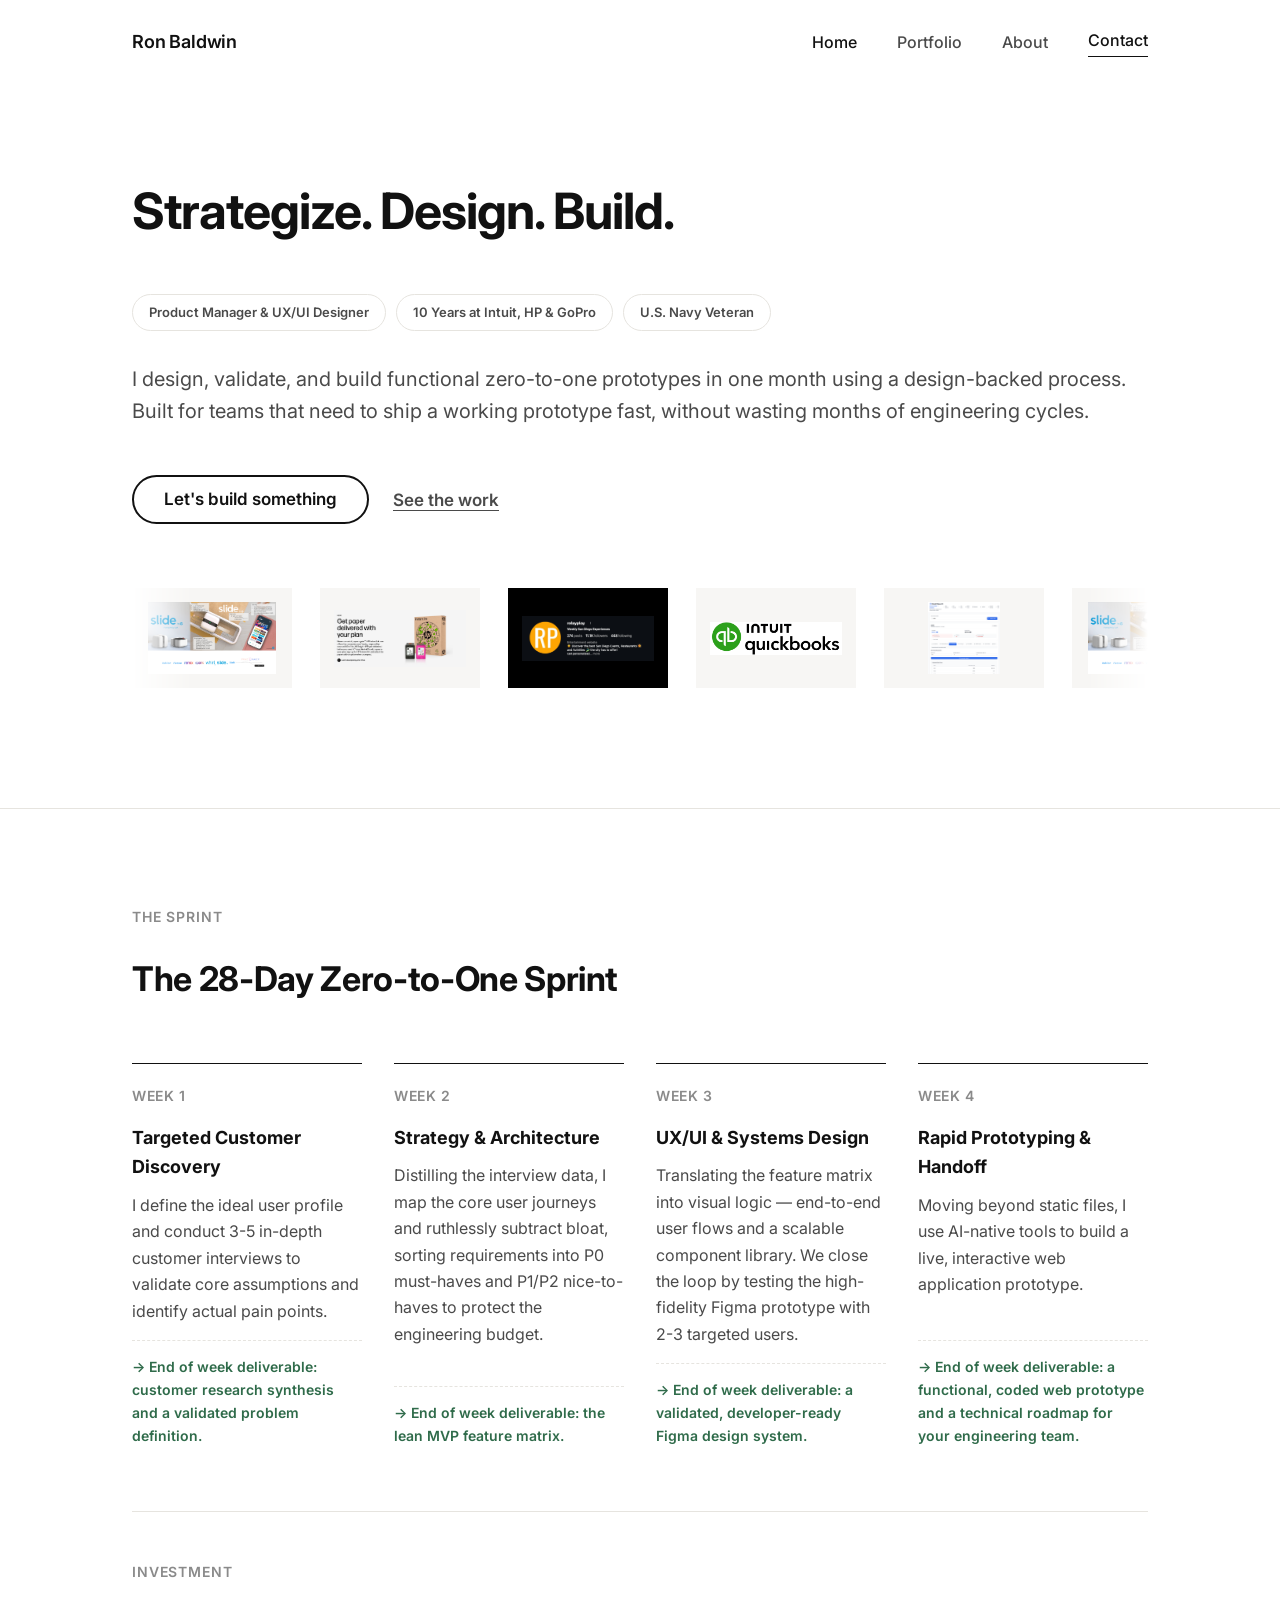
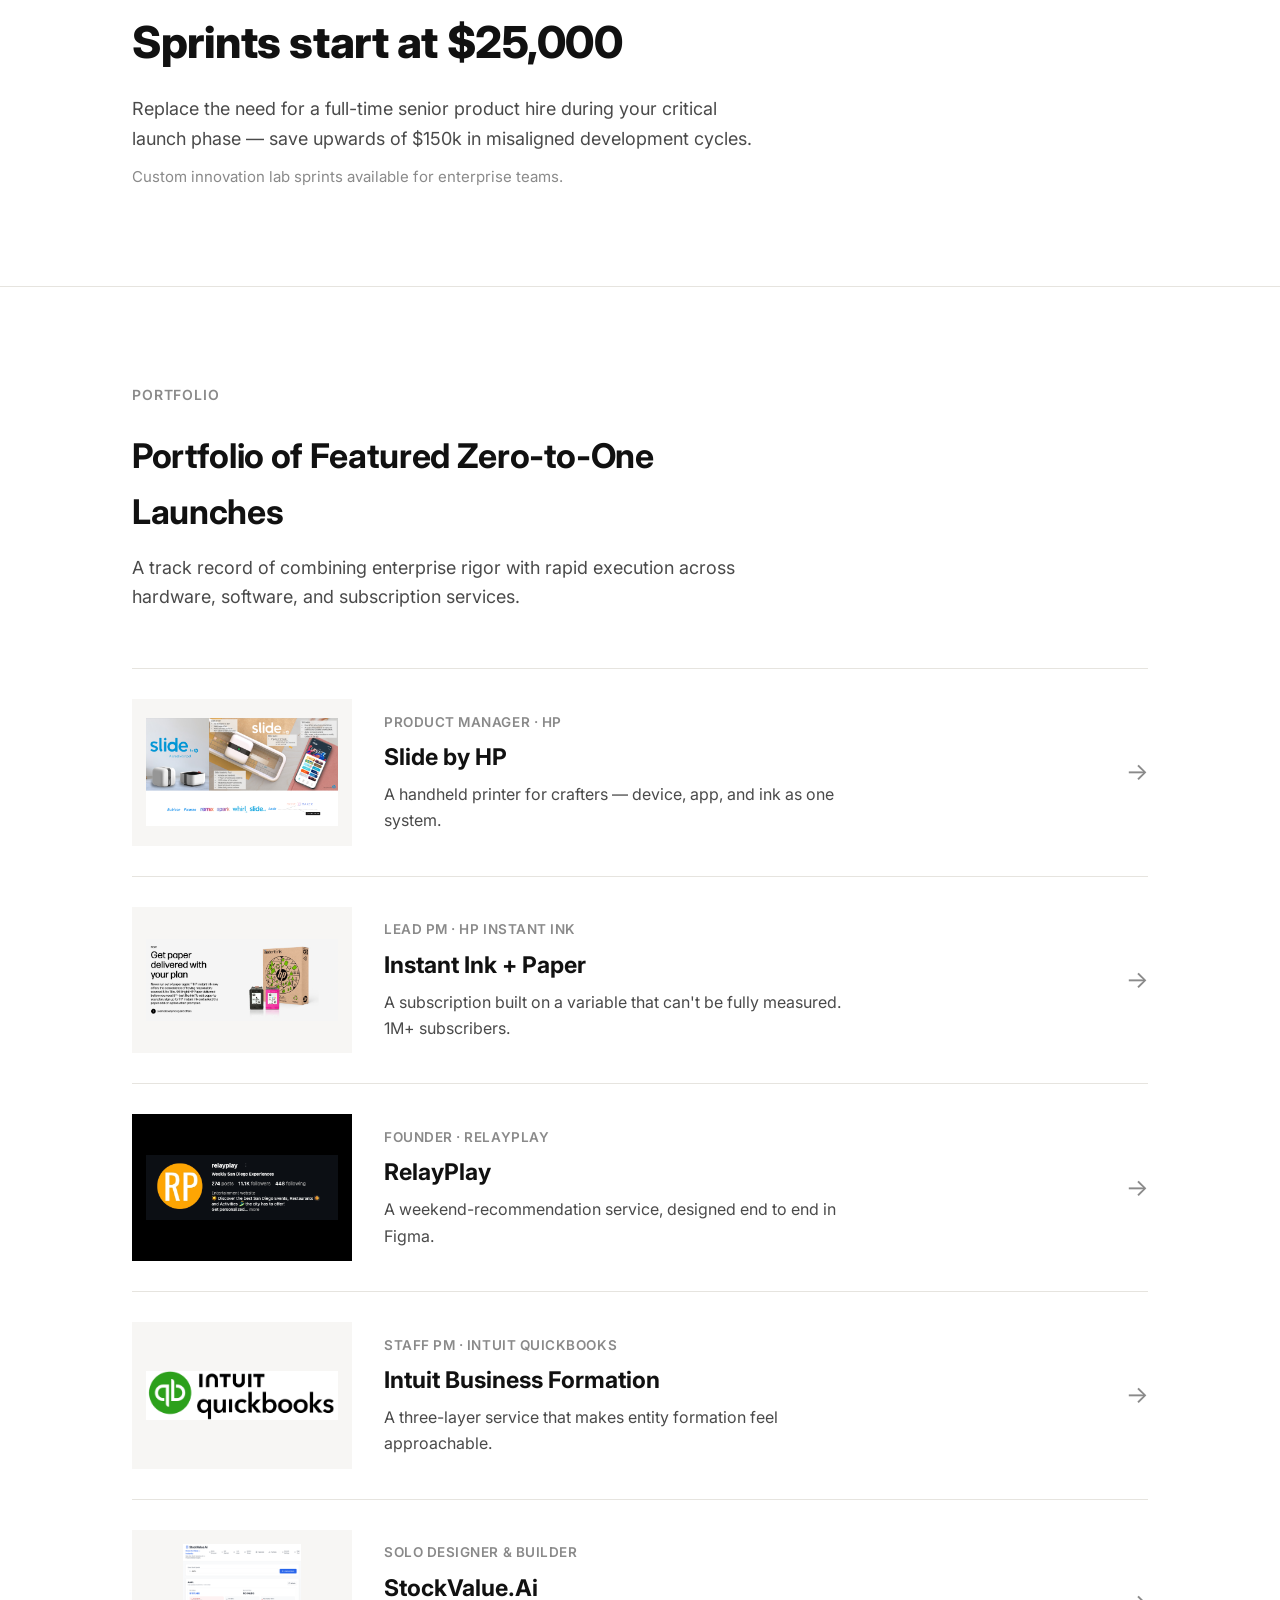
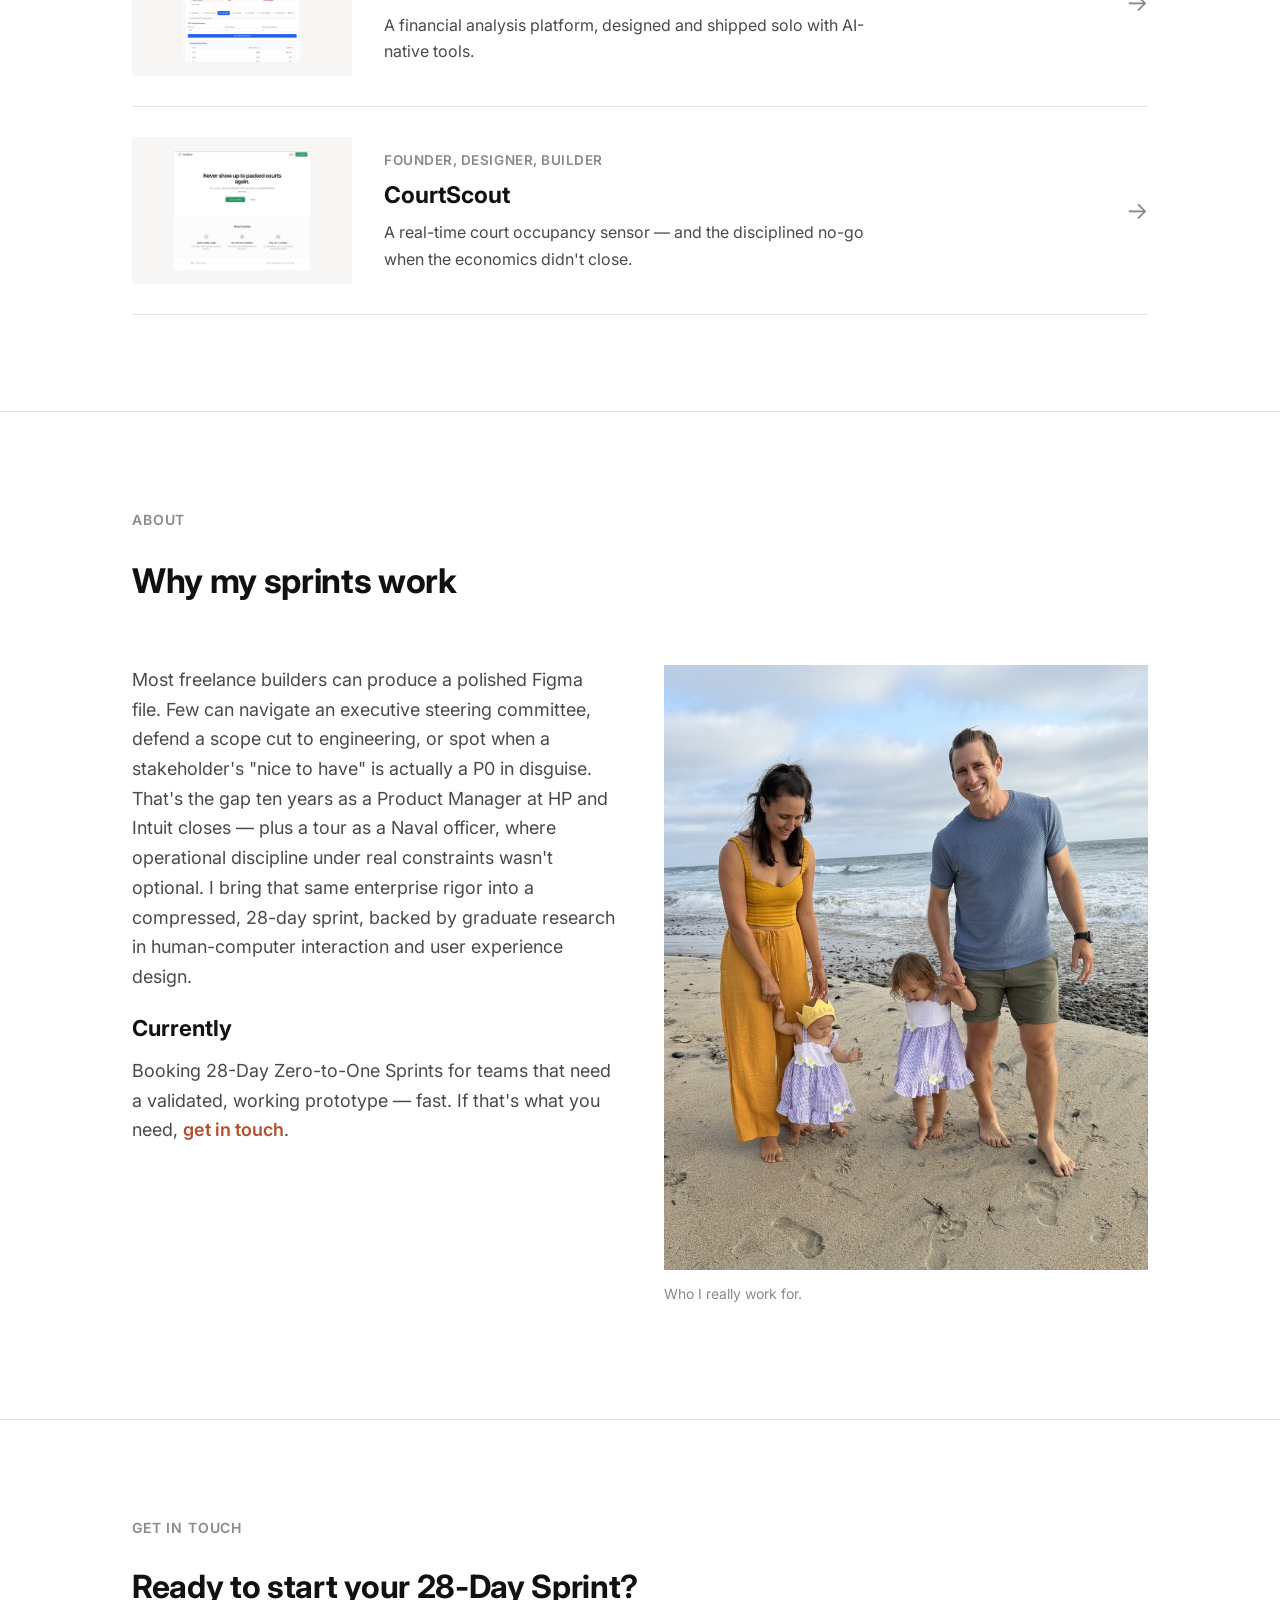
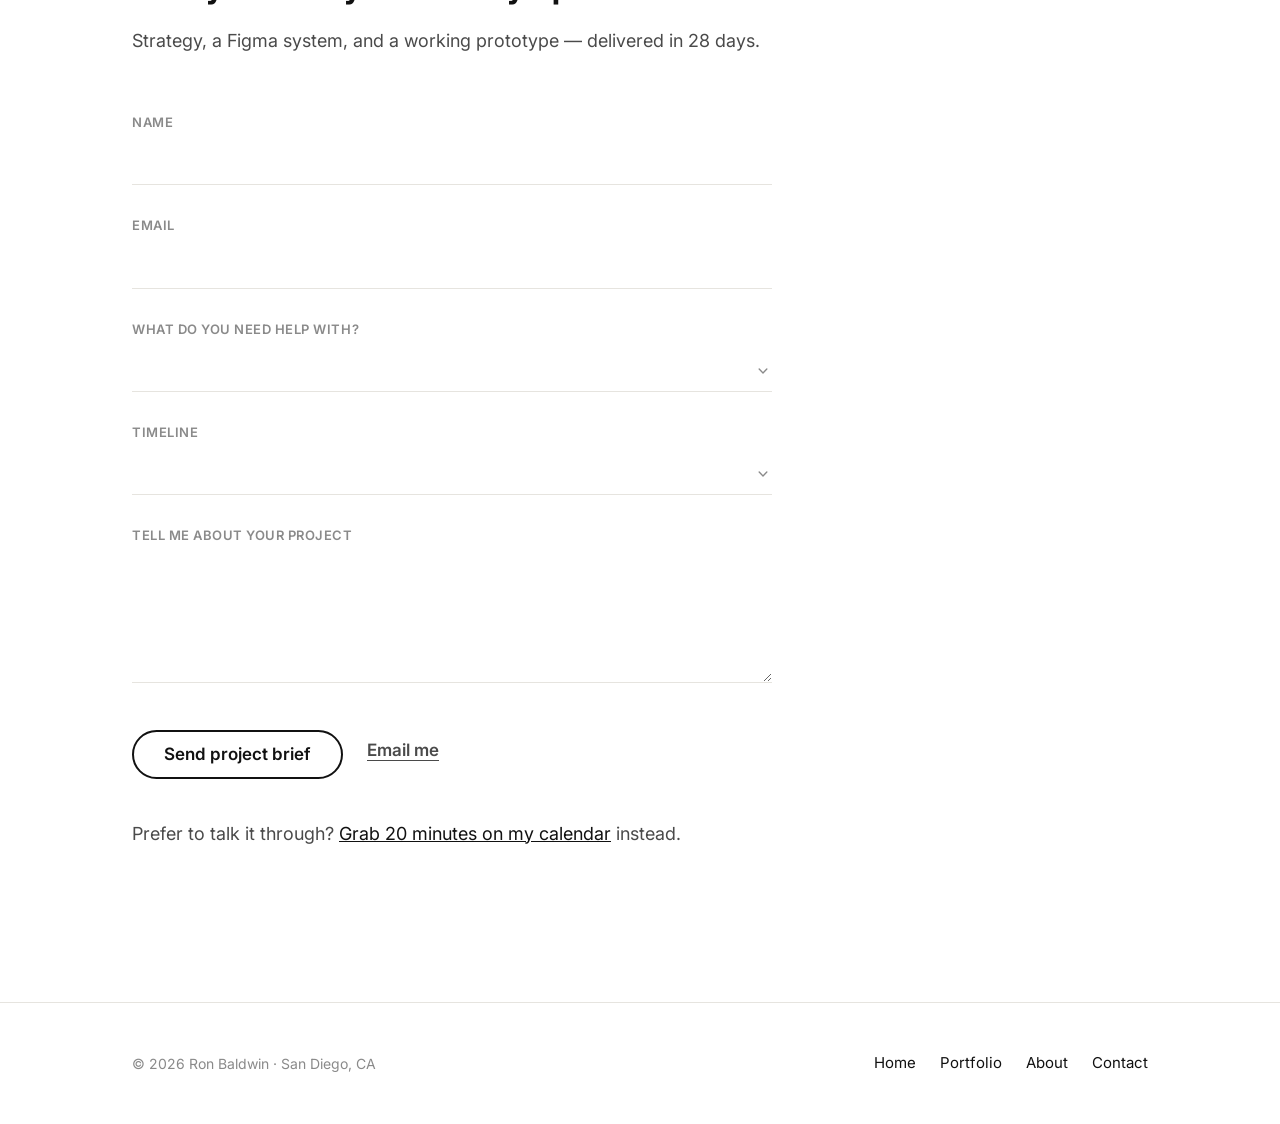
==== commit d34e6a3e: "Add CourtScout images: gallery on case study, thumbnail on homepage" ====
--- a/index.html
+++ b/index.html
@@ -156,6 +156,16 @@
         <div class="case-row-arrow">→</div>
       </a>
 
+      <a href="project-courtscout.html" class="case-row">
+        <div class="case-thumb"><img src="courtscout-landing.png" alt="CourtScout"></div>
+        <div class="case-row-body">
+          <div class="kicker">Founder, Designer, Builder</div>
+          <h3>CourtScout</h3>
+          <p>A real-time court occupancy sensor — and the disciplined no-go when the economics didn't close.</p>
+        </div>
+        <div class="case-row-arrow">→</div>
+      </a>
+
     </div>
   </div>
 </section>
--- a/styles.css
+++ b/styles.css
@@ -604,6 +604,25 @@
 
 .case-cover img { width: 100%; height: 100%; object-fit: cover; }
 
+.case-gallery {
+  display: grid;
+  grid-template-columns: repeat(3, 1fr);
+  gap: 12px;
+  margin-bottom: 8px;
+}
+
+.gallery-item {
+  aspect-ratio: 4/3;
+  background: var(--paper-dim);
+  overflow: hidden;
+}
+
+.gallery-item img { width: 100%; height: 100%; object-fit: cover; }
+
+@media (max-width: 700px) {
+  .case-gallery { grid-template-columns: 1fr; gap: 8px; }
+}
+
 .img-placeholder {
   width: 100%;
   height: 100%;
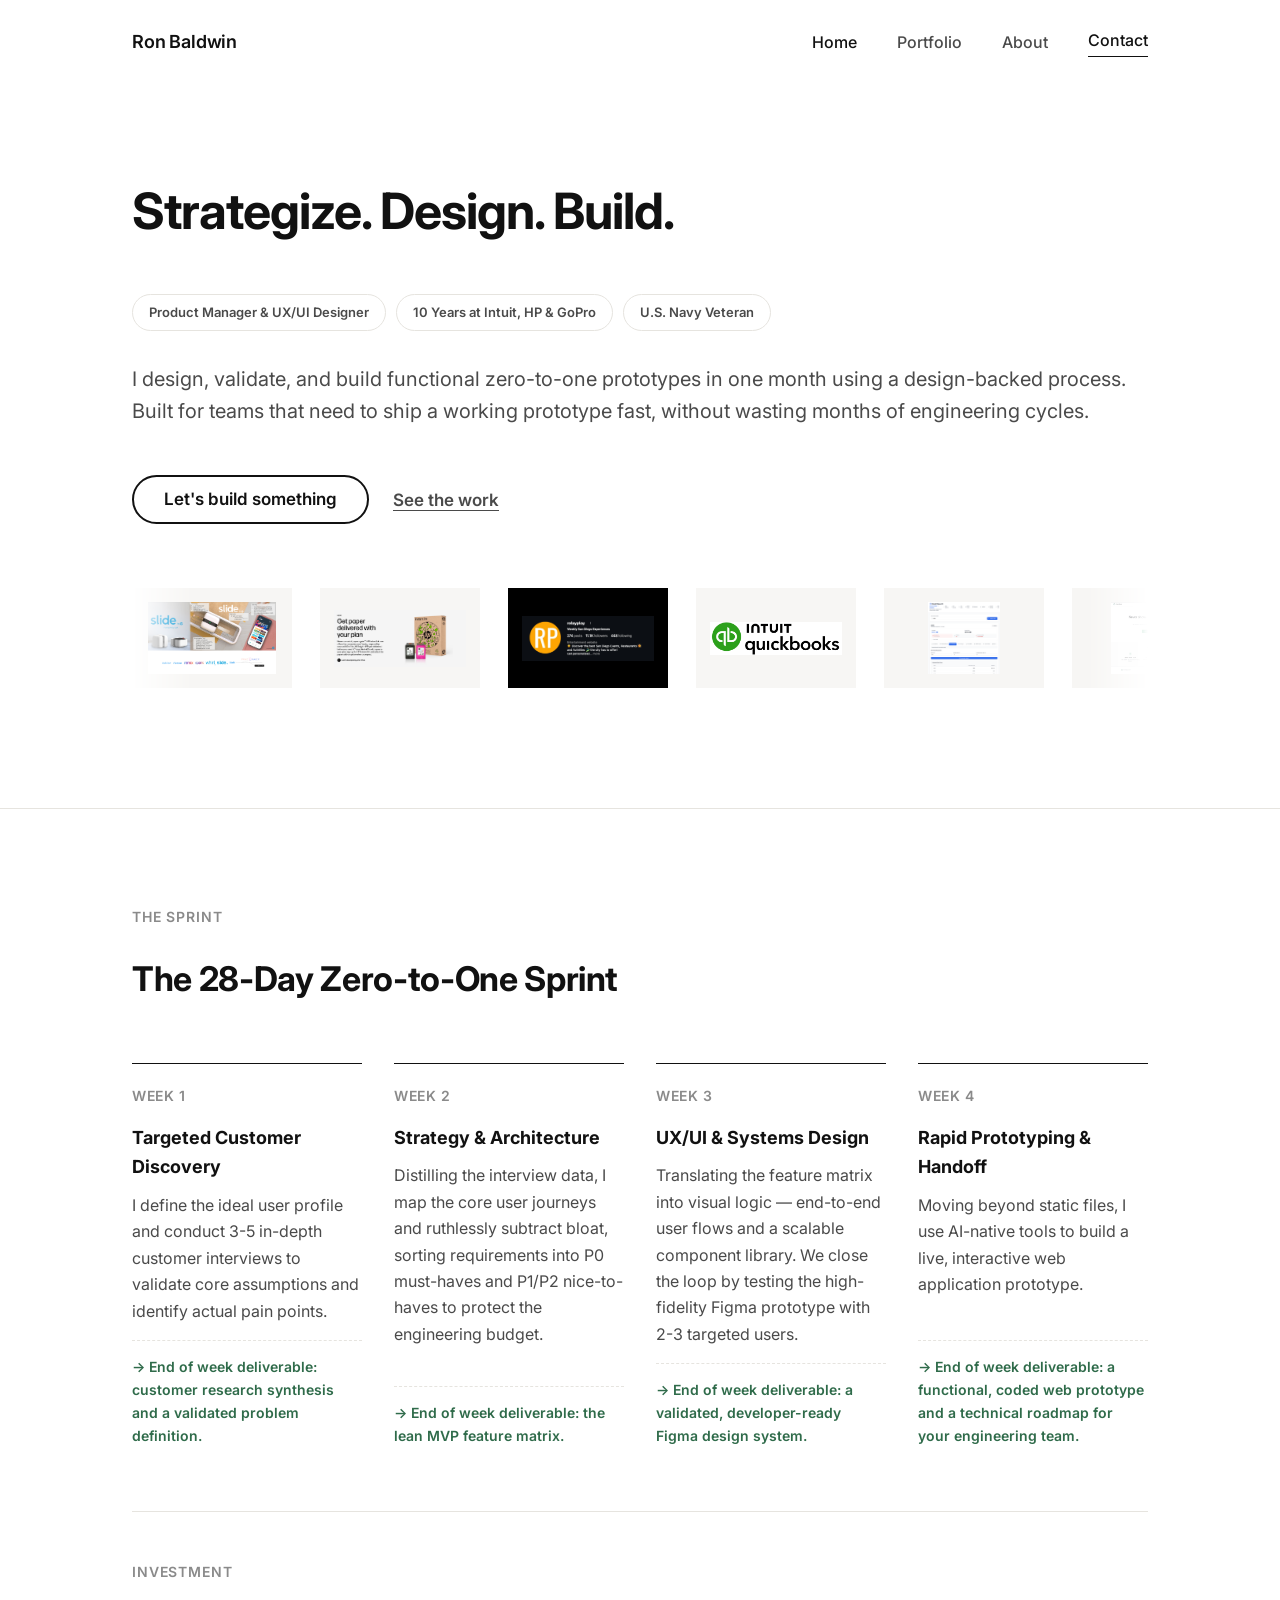
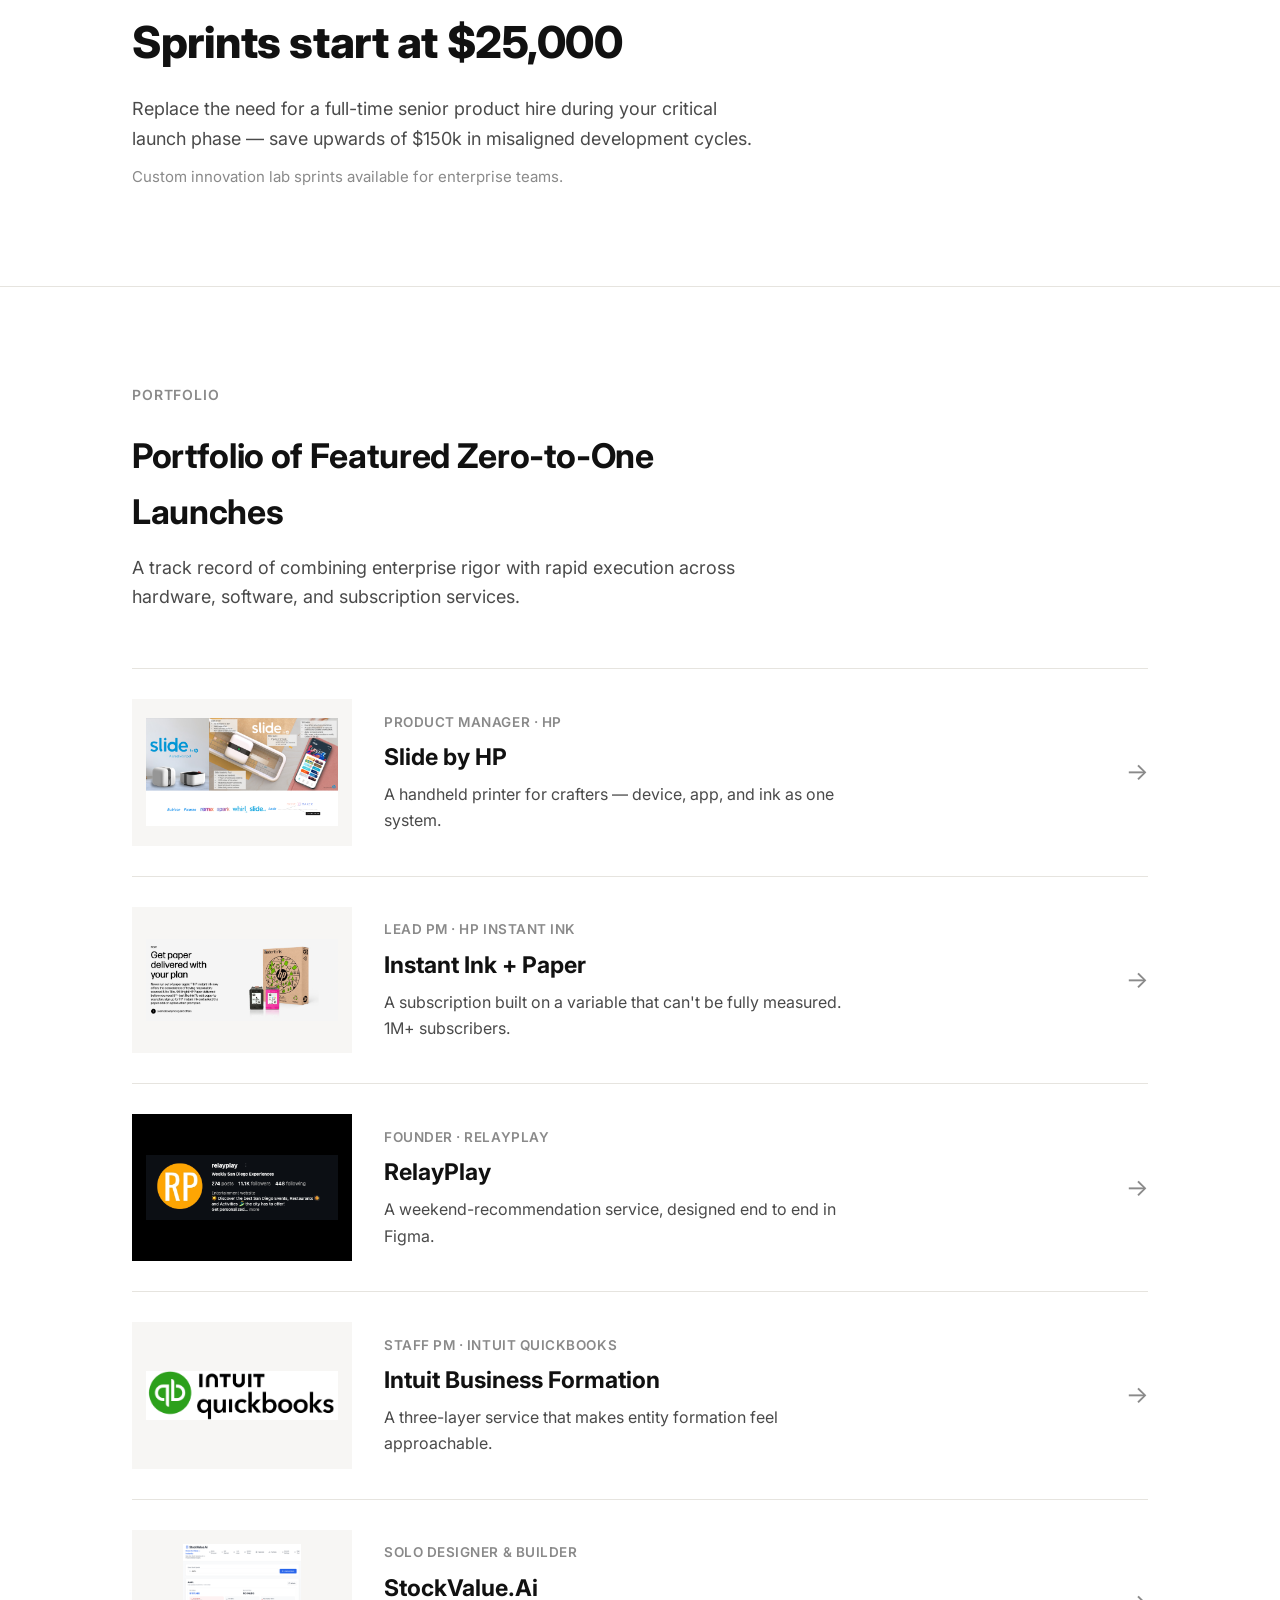
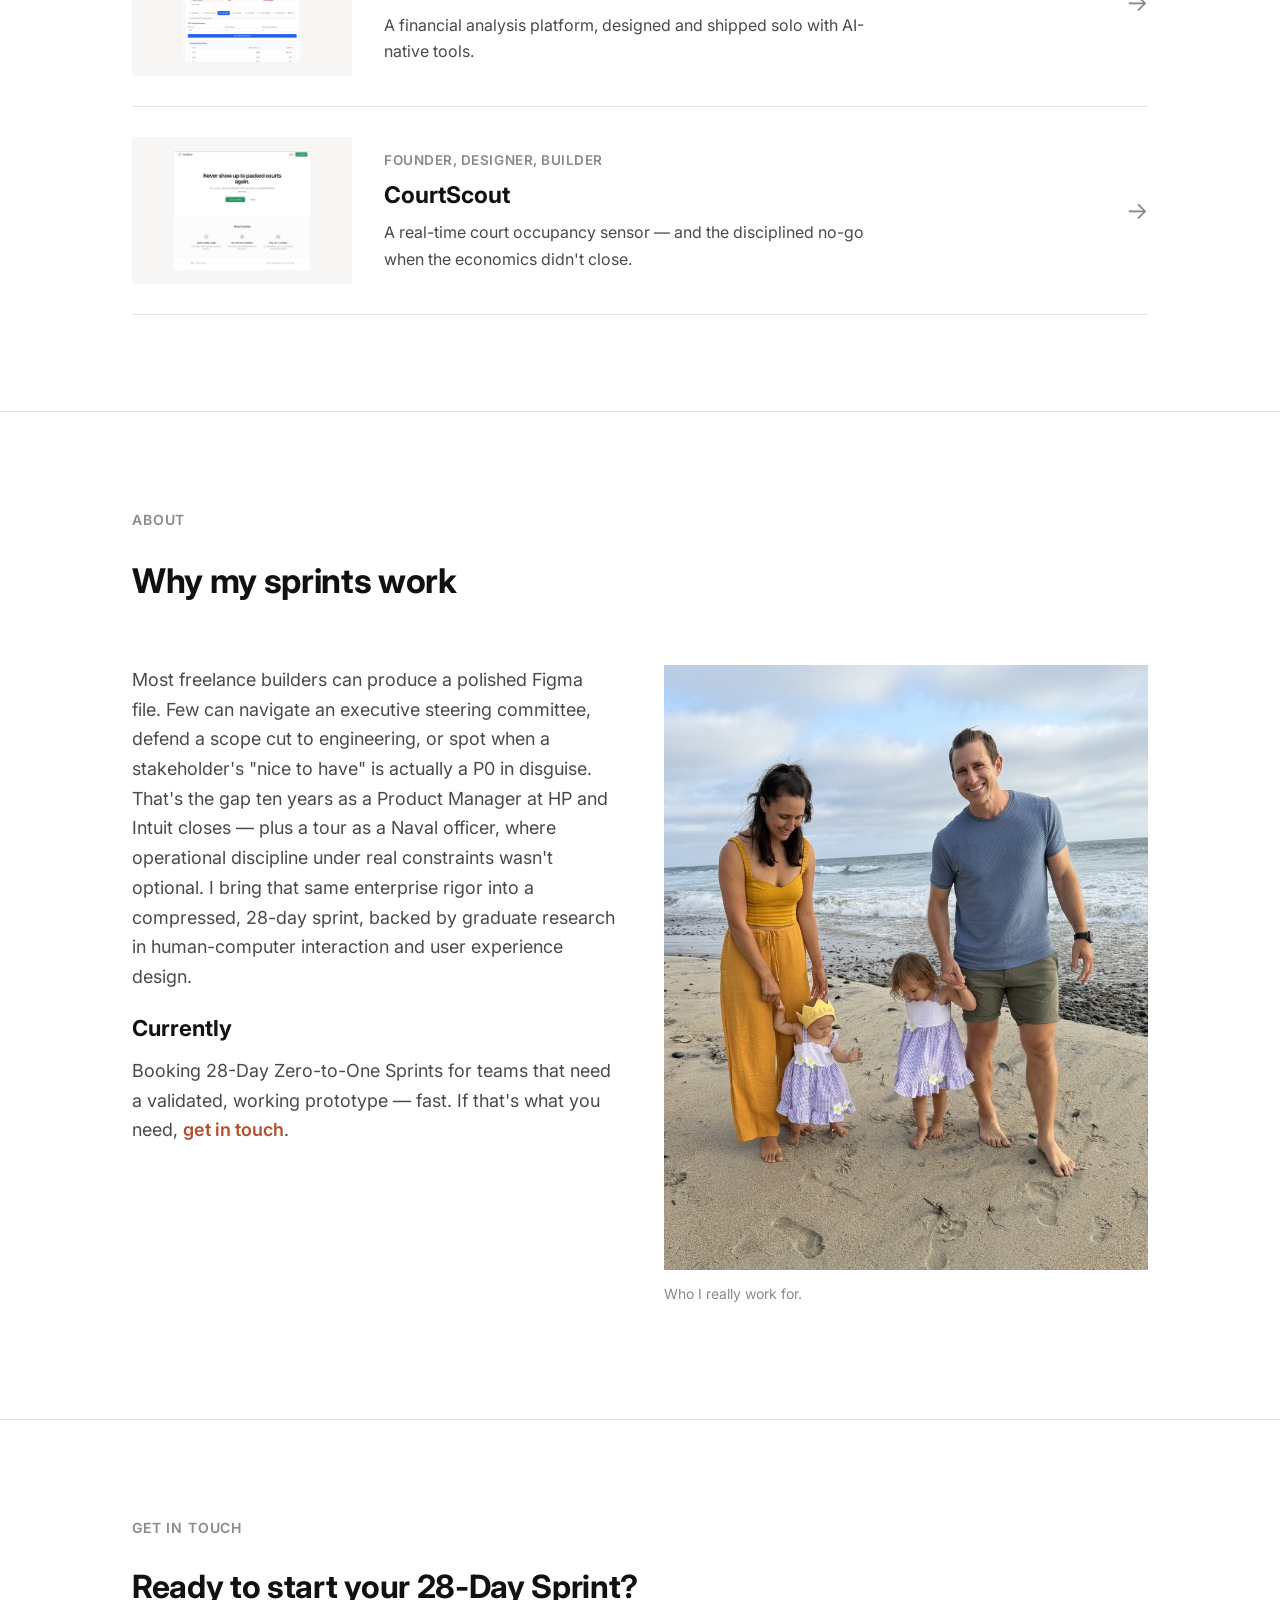
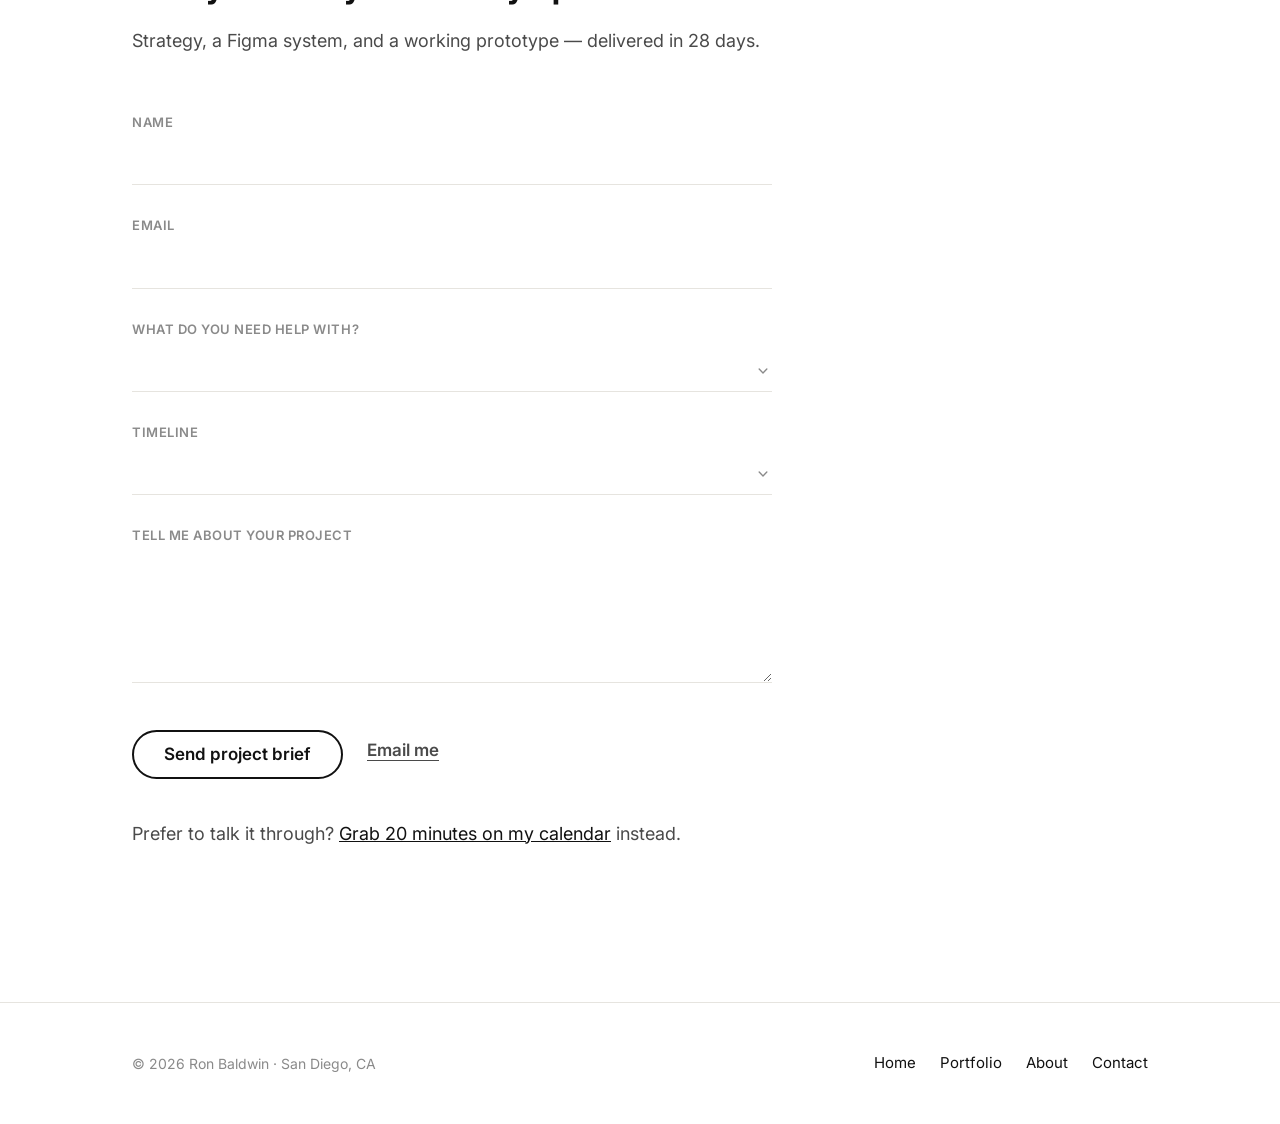
==== commit 0f4fd700: "Add all three CourtScout images to hero marquee" ====
--- a/index.html
+++ b/index.html
@@ -7,7 +7,7 @@
 <meta name="description" content="Ron Baldwin is a Staff Product Manager, UX researcher, and designer who takes products from business strategy to shipped, working software.">
 <link rel="preconnect" href="https://fonts.googleapis.com">
 <link href="https://fonts.googleapis.com/css2?family=Inter:wght@400;500;600;700;800&display=swap" rel="stylesheet">
-<link rel="stylesheet" href="styles.css?v=15">
+<link rel="stylesheet" href="styles.css?v=16">
 </head>
 <body>
 
@@ -45,11 +45,17 @@
         <a class="marquee-item" href="#work" style="background: #000;"><img src="relayplay-cover.png" alt="RelayPlay"></a>
         <a class="marquee-item" href="#work"><img src="intuit-cover.png" alt="Intuit Business Formation"></a>
         <a class="marquee-item" href="#work"><img src="stockvalue-cover.png" alt="StockValue.Ai"></a>
+        <a class="marquee-item" href="#work"><img src="courtscout-landing.png" alt="CourtScout"></a>
+        <a class="marquee-item" href="#work"><img src="courtscout-device.jpg" alt="CourtScout sensor mounted on a court fence"></a>
+        <a class="marquee-item" href="#work"><img src="courtscout-detection.jpg" alt="CourtScout on-device player detection"></a>
         <div class="marquee-item" aria-hidden="true"><img src="slide-cover.png" alt="" aria-hidden="true"></div>
         <div class="marquee-item" aria-hidden="true"><img src="instant-ink-cover.png" alt="" aria-hidden="true"></div>
         <div class="marquee-item" style="background: #000;" aria-hidden="true"><img src="relayplay-cover.png" alt="" aria-hidden="true"></div>
         <div class="marquee-item" aria-hidden="true"><img src="intuit-cover.png" alt="" aria-hidden="true"></div>
         <div class="marquee-item" aria-hidden="true"><img src="stockvalue-cover.png" alt="" aria-hidden="true"></div>
+        <div class="marquee-item" aria-hidden="true"><img src="courtscout-landing.png" alt="" aria-hidden="true"></div>
+        <div class="marquee-item" aria-hidden="true"><img src="courtscout-device.jpg" alt="" aria-hidden="true"></div>
+        <div class="marquee-item" aria-hidden="true"><img src="courtscout-detection.jpg" alt="" aria-hidden="true"></div>
       </div>
     </div>
   </div>
--- a/styles.css
+++ b/styles.css
@@ -675,7 +675,7 @@
   font-weight: 700;
   letter-spacing: 0.04em;
   text-transform: uppercase;
-  color: var(--accent);
+  color: var(--ink);
 }
 
 .frame-body p { margin: 0 0 14px; }
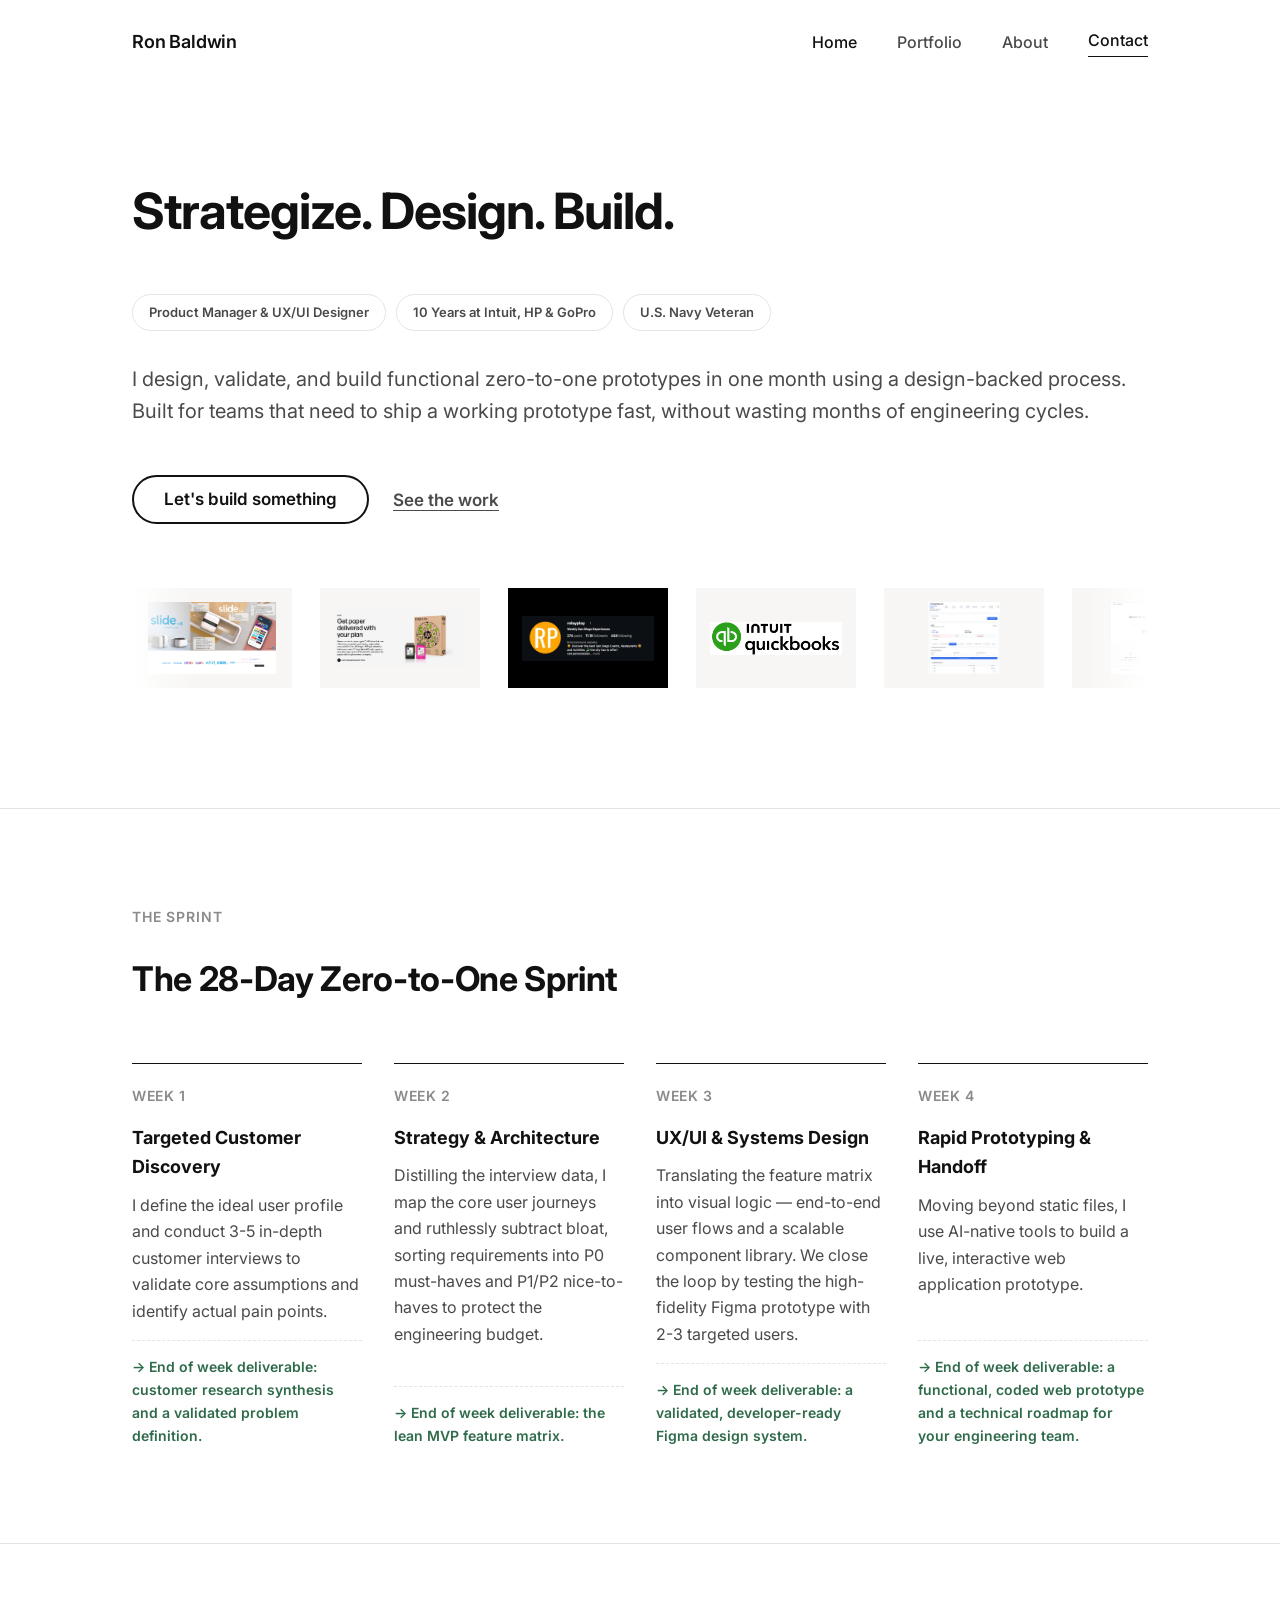
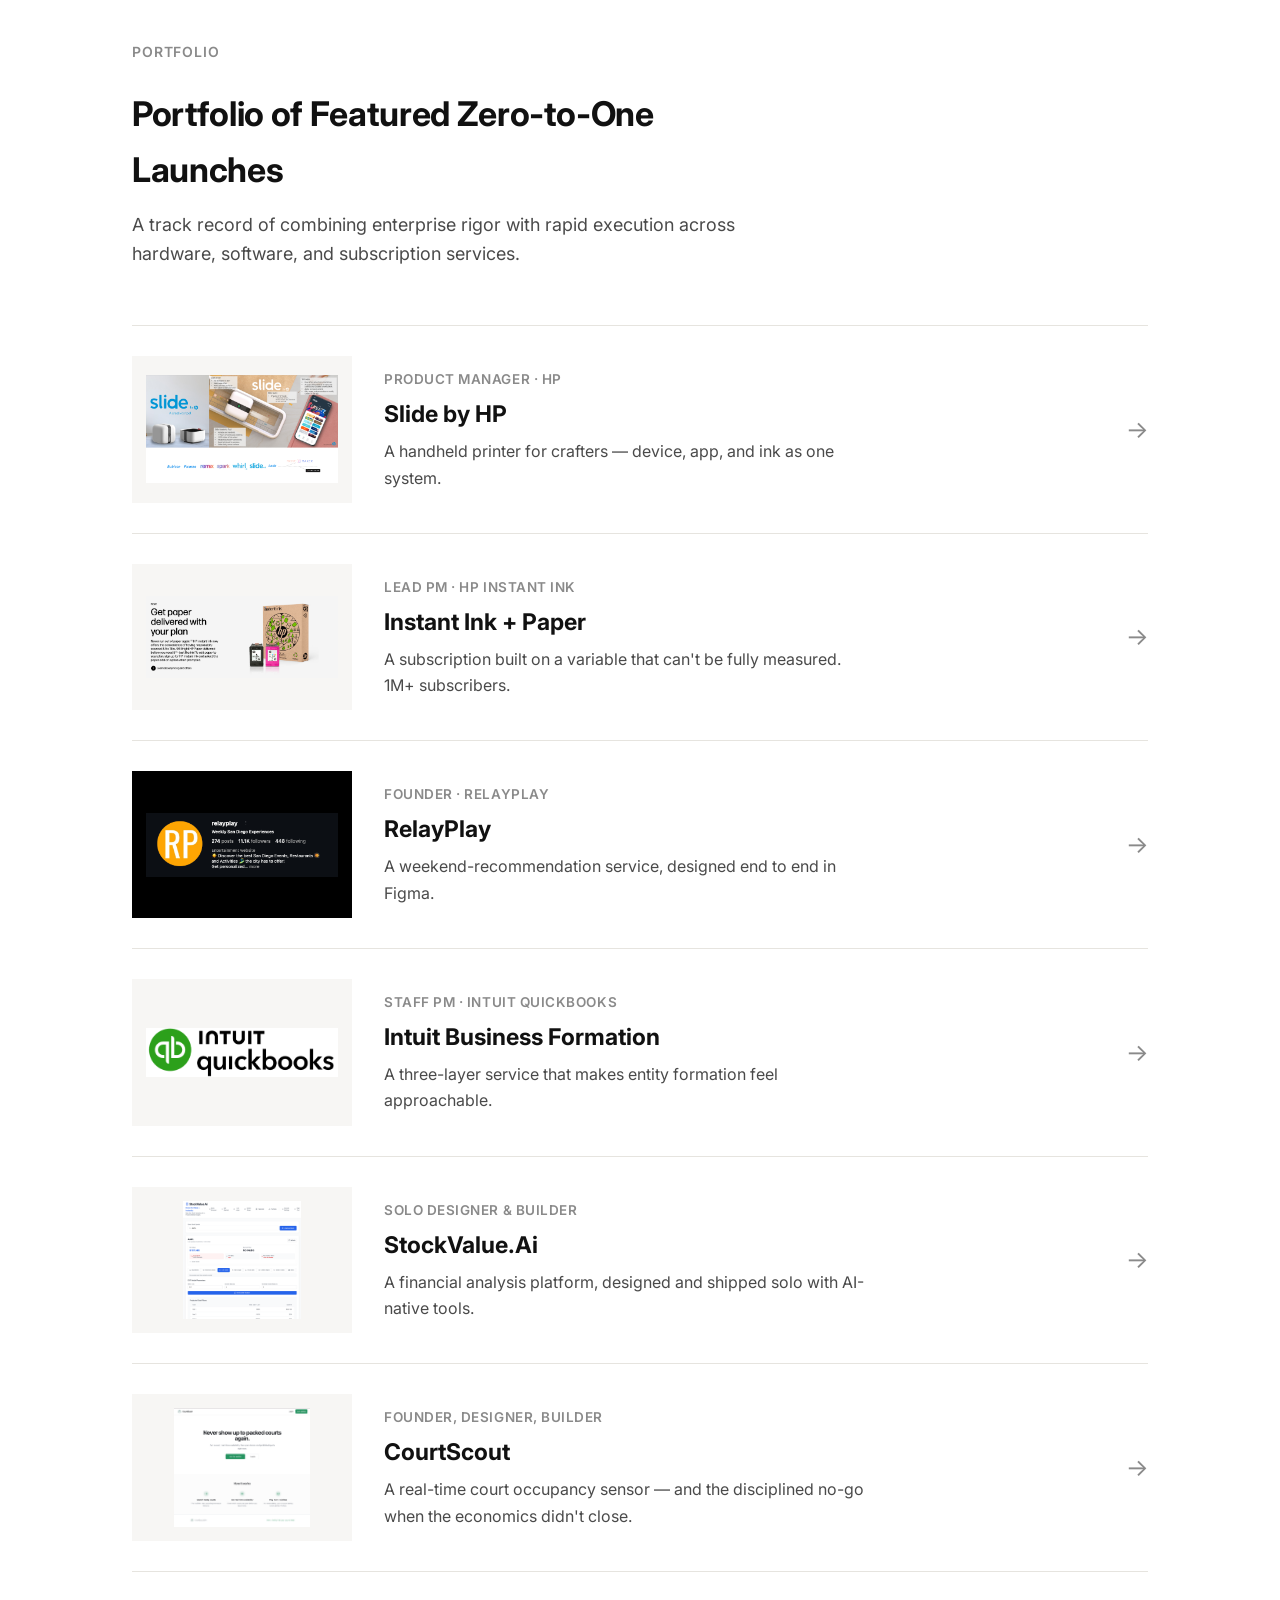
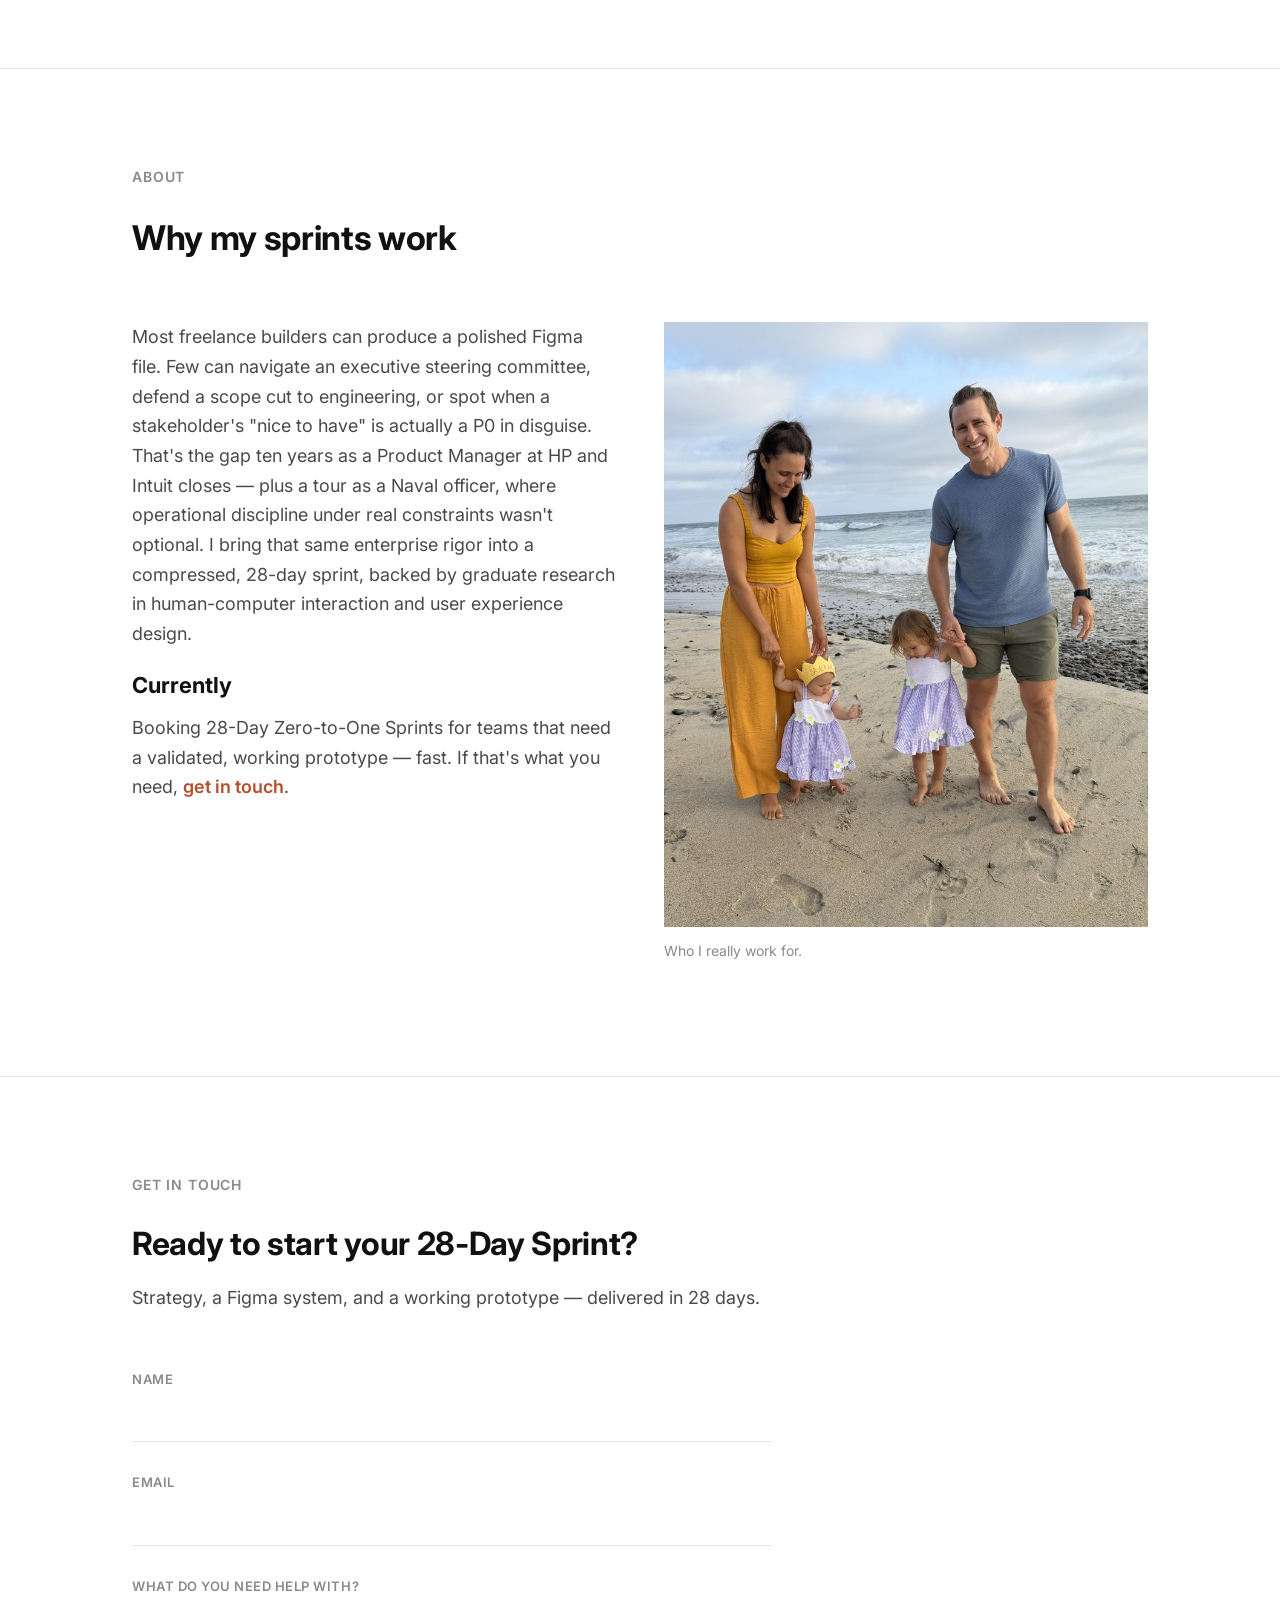
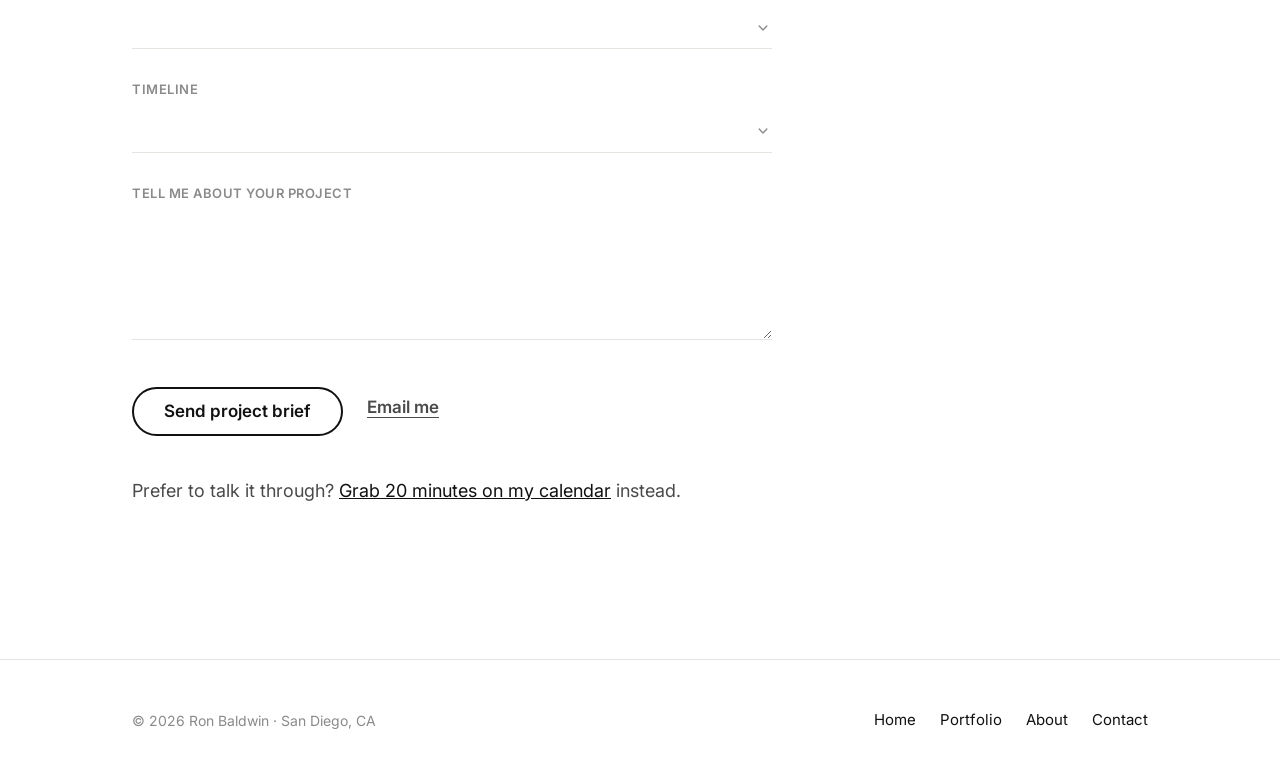
==== commit b06d6b4b: "Remove investment/pricing section from sprint block" ====
--- a/index.html
+++ b/index.html
@@ -93,12 +93,6 @@
         <p class="sprint-deliverable">→ End of week deliverable: a functional, coded web prototype and a technical roadmap for your engineering team.</p>
       </div>
     </div>
-    <div class="pricing-block">
-      <div class="eyebrow">Investment</div>
-      <div class="price-tag">Sprints start at $25,000</div>
-      <p class="price-sub">Replace the need for a full-time senior product hire during your critical launch phase — save upwards of $150k in misaligned development cycles.</p>
-      <p class="price-note">Custom innovation lab sprints available for enterprise teams.</p>
-    </div>
   </div>
 </section>
 
